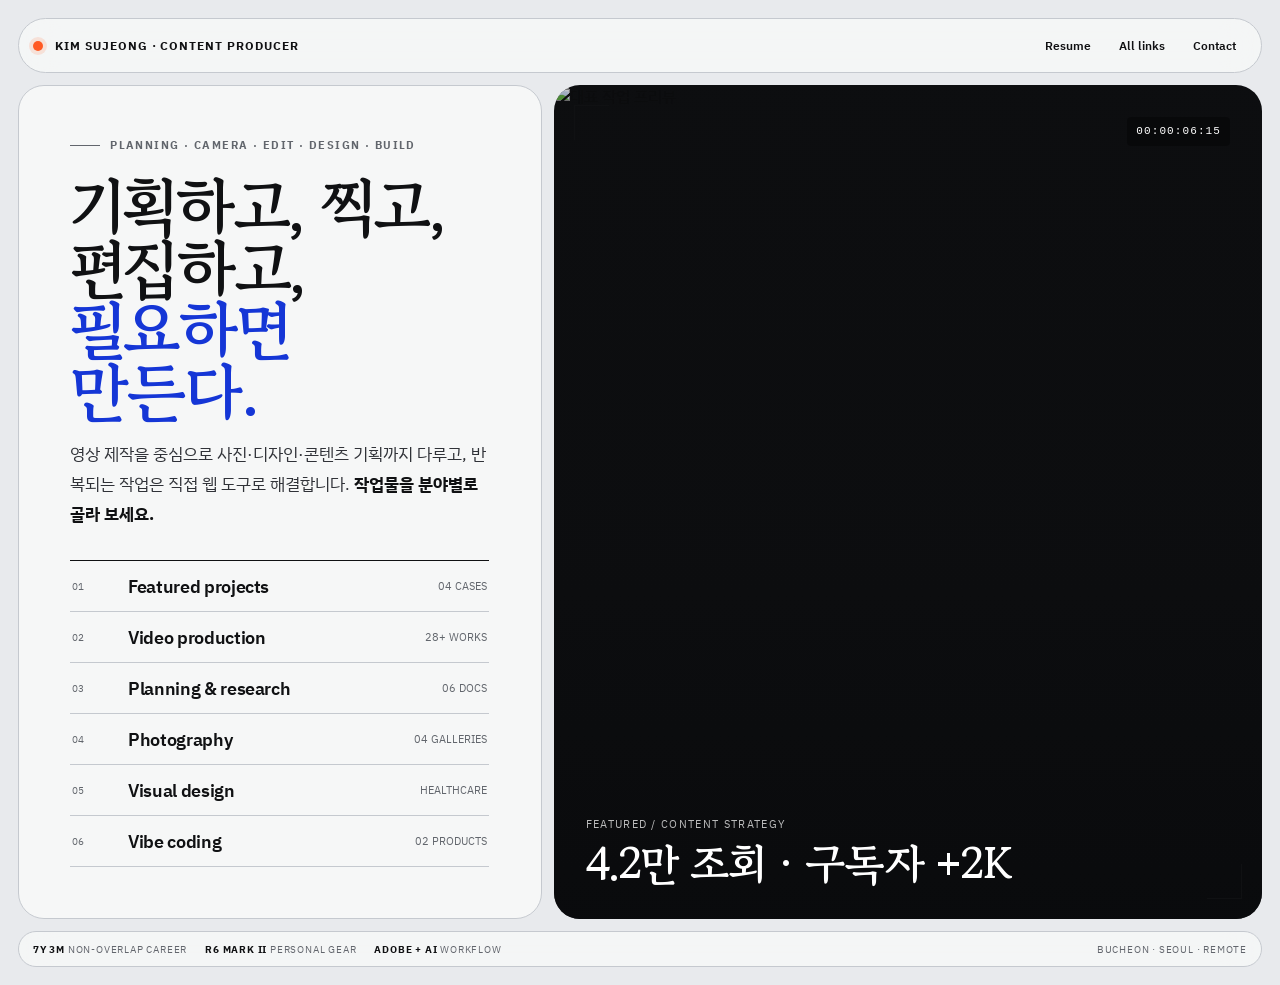
==== index.html @ ddfe22d0 "feat: add initial portfolio baseline" ====
<!doctype html><html lang="ko"><head><meta charset="utf-8"><meta name="viewport" content="width=device-width,initial-scale=1"><title>김수정 — Portfolio</title></head><body><script>Promise.all([1,2,3,4,5,6].map(n=>fetch(`/parts/p${n}.html`).then(r=>{if(!r.ok)throw new Error(r.status);return r.text()}))).then(parts=>{document.open();document.write(parts.join(''));document.close()}).catch(e=>{document.body.innerHTML='<pre style="padding:24px;font-family:system-ui">Portfolio load failed: '+e.message+'</pre>'})</script></body></html>
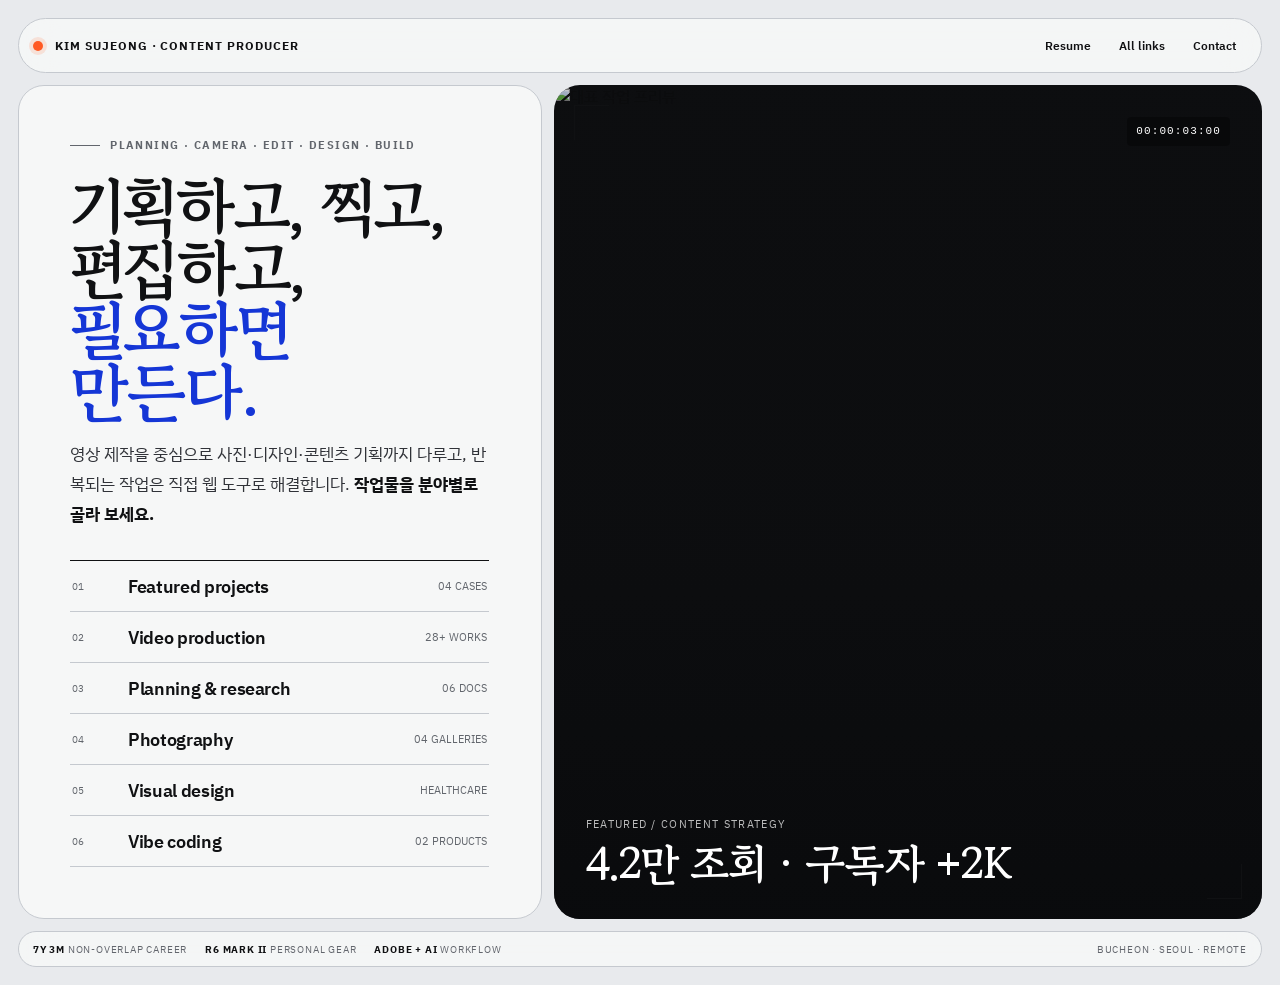
==== commit 69350b6d: "fix: support GitHub Pages project path" ====
--- a/index.html
+++ b/index.html
@@ -1 +1 @@
-<!doctype html><html lang="ko"><head><meta charset="utf-8"><meta name="viewport" content="width=device-width,initial-scale=1"><title>김수정 — Portfolio</title></head><body><script>Promise.all([1,2,3,4,5,6].map(n=>fetch(`/parts/p${n}.html`).then(r=>{if(!r.ok)throw new Error(r.status);return r.text()}))).then(parts=>{document.open();document.write(parts.join(''));document.close()}).catch(e=>{document.body.innerHTML='<pre style="padding:24px;font-family:system-ui">Portfolio load failed: '+e.message+'</pre>'})</script></body></html>+<!doctype html><html lang="ko"><head><meta charset="utf-8"><meta name="viewport" content="width=device-width,initial-scale=1"><title>김수정 — Portfolio</title></head><body><script>Promise.all([1,2,3,4,5,6].map(n=>fetch(`./parts/p${n}.html`).then(r=>{if(!r.ok)throw new Error(`${r.status} ${r.url}`);return r.text()}))).then(parts=>{document.open();document.write(parts.join(''));document.close()}).catch(e=>{document.body.innerHTML='<pre style="padding:24px;font-family:system-ui">Portfolio load failed: '+e.message+'</pre>'})</script></body></html>
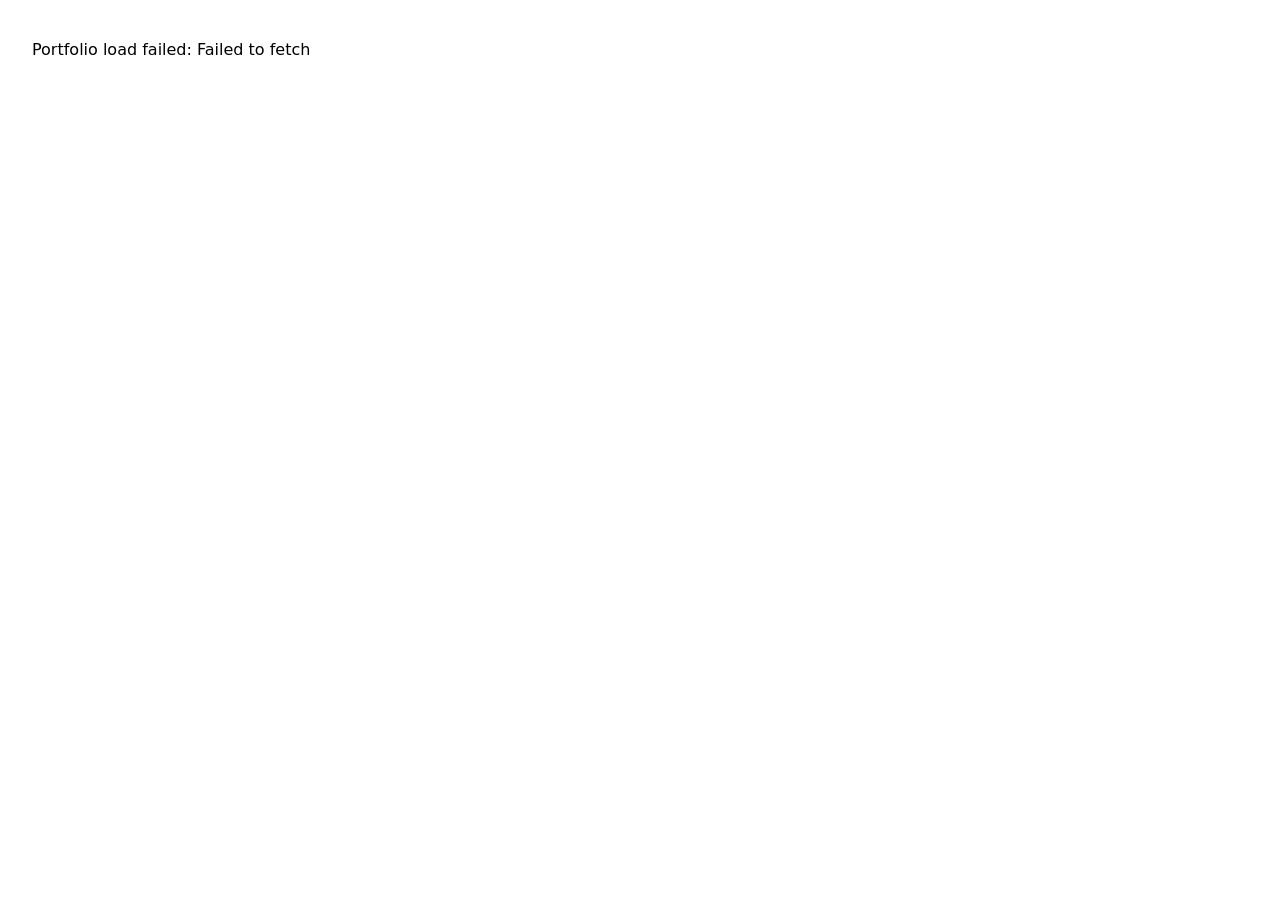
==== commit aba8c7c4: "fix: load portfolio parts from raw GitHub to avoid Pages path cache" ====
--- a/index.html
+++ b/index.html
@@ -1 +1 @@
-<!doctype html><html lang="ko"><head><meta charset="utf-8"><meta name="viewport" content="width=device-width,initial-scale=1"><title>김수정 — Portfolio</title></head><body><script>Promise.all([1,2,3,4,5,6].map(n=>fetch(`./parts/p${n}.html`).then(r=>{if(!r.ok)throw new Error(`${r.status} ${r.url}`);return r.text()}))).then(parts=>{document.open();document.write(parts.join(''));document.close()}).catch(e=>{document.body.innerHTML='<pre style="padding:24px;font-family:system-ui">Portfolio load failed: '+e.message+'</pre>'})</script></body></html>+<!doctype html><html lang="ko"><head><meta charset="utf-8"><meta name="viewport" content="width=device-width,initial-scale=1"><meta http-equiv="Cache-Control" content="no-cache, no-store, must-revalidate"><meta http-equiv="Pragma" content="no-cache"><meta http-equiv="Expires" content="0"><title>김수정 — Portfolio</title></head><body><script>const v='20260811-1851';const base='https://raw.githubusercontent.com/NAM5AN/portfolio/main/parts/';Promise.all([1,2,3,4,5,6].map(n=>fetch(base+`p${n}.html?v=${v}`,{cache:'no-store'}).then(r=>{if(!r.ok)throw new Error(`${r.status} ${r.url}`);return r.text()}))).then(parts=>{document.open();document.write(parts.join(''));document.close()}).catch(e=>{document.body.innerHTML='<pre style="padding:24px;font-family:system-ui;white-space:pre-wrap">Portfolio load failed: '+e.message+'</pre>'})</script></body></html>
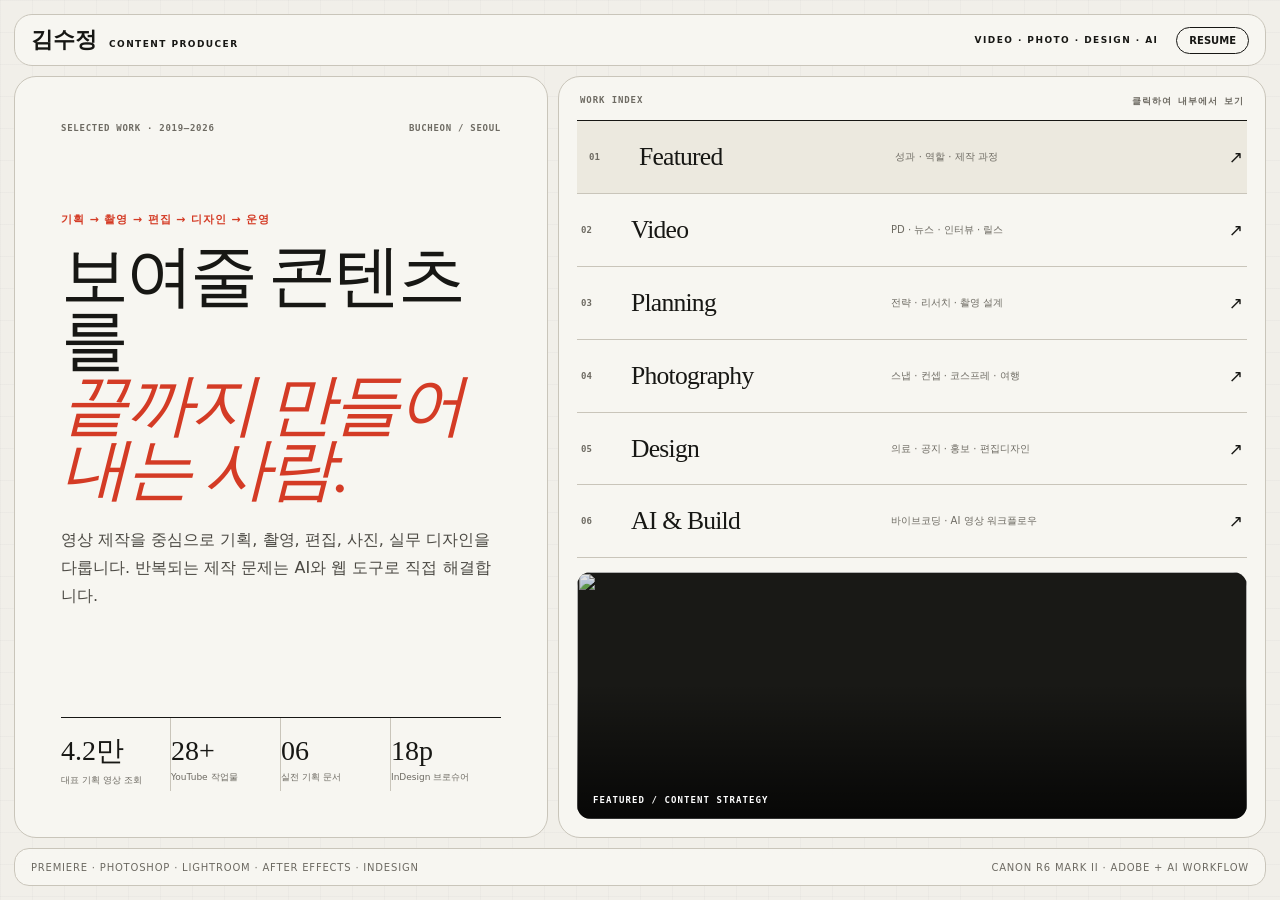
==== commit fd33c76f: "feat: move portfolio assets into internal viewers" ====
--- a/index.html
+++ b/index.html
@@ -1 +1,9 @@
-<!doctype html><html lang="ko"><head><meta charset="utf-8"><meta name="viewport" content="width=device-width,initial-scale=1"><meta http-equiv="Cache-Control" content="no-cache, no-store, must-revalidate"><meta http-equiv="Pragma" content="no-cache"><meta http-equiv="Expires" content="0"><title>김수정 — Portfolio</title></head><body><script>const v='20260811-1851';const base='https://raw.githubusercontent.com/NAM5AN/portfolio/main/parts/';Promise.all([1,2,3,4,5,6].map(n=>fetch(base+`p${n}.html?v=${v}`,{cache:'no-store'}).then(r=>{if(!r.ok)throw new Error(`${r.status} ${r.url}`);return r.text()}))).then(parts=>{document.open();document.write(parts.join(''));document.close()}).catch(e=>{document.body.innerHTML='<pre style="padding:24px;font-family:system-ui;white-space:pre-wrap">Portfolio load failed: '+e.message+'</pre>'})</script></body></html>+<!doctype html><html lang="ko"><head><meta charset="utf-8"><meta name="viewport" content="width=device-width,initial-scale=1,viewport-fit=cover"><meta name="theme-color" content="#f1efe9"><meta name="description" content="김수정 — 콘텐츠 기획, 영상 제작, 사진, 디자인, AI·바이브코딩 포트폴리오"><title>김수정 — Portfolio</title><link rel="icon" href="./assets/favicon.svg" type="image/svg+xml"><link rel="stylesheet" href="./site-v2.css"></head><body><a class="skip" href="#work-index">작업 목록으로 이동</a><div class="site"><header class="bar"><button class="wordmark" type="button" data-open="resumeModal"><span class="wordmark-name">김수정</span><span class="wordmark-role">CONTENT PRODUCER</span></button><div class="bar-right"><span class="availability">VIDEO · PHOTO · DESIGN · AI</span><button class="quiet-btn" type="button" data-open="resumeModal">RESUME</button></div></header><main class="home" id="work-index"><section class="hero-pane"><div class="hero-topline"><span>SELECTED WORK · 2019—2026</span><span>BUCHEON / SEOUL</span></div><div class="hero-copy"><p class="hero-kicker">기획 → 촬영 → 편집 → 디자인 → 운영</p><h1>보여줄 콘텐츠를<br><em>끝까지 만들어내는 사람.</em></h1><p class="hero-summary">영상 제작을 중심으로 기획, 촬영, 편집, 사진, 실무 디자인을 다룹니다. 반복되는 제작 문제는 AI와 웹 도구로 직접 해결합니다.</p></div><div class="hero-evidence"><button type="button" data-open="featuredModal"><strong>4.2만</strong><span>대표 기획 영상 조회</span></button><button type="button" data-open="videoModal"><strong>28+</strong><span>YouTube 작업물</span></button><button type="button" data-open="planningModal"><strong>06</strong><span>실전 기획 문서</span></button><button type="button" data-open="designModal"><strong>18p</strong><span>InDesign 브로슈어</span></button></div></section><section class="index-pane"><div class="index-heading"><span>WORK INDEX</span><span>클릭하여 내부에서 보기</span></div><div class="work-menu"><button class="work-row active" type="button" data-open="featuredModal" data-preview="featured"><span class="no">01</span><span class="work-title">Featured</span><span class="work-desc">성과 · 역할 · 제작 과정</span><span class="arrow">↗</span></button><button class="work-row" type="button" data-open="videoModal" data-preview="video"><span class="no">02</span><span class="work-title">Video</span><span class="work-desc">PD · 뉴스 · 인터뷰 · 릴스</span><span class="arrow">↗</span></button><button class="work-row" type="button" data-open="planningModal" data-preview="planning"><span class="no">03</span><span class="work-title">Planning</span><span class="work-desc">전략 · 리서치 · 촬영 설계</span><span class="arrow">↗</span></button><button class="work-row" type="button" data-open="photoModal" data-preview="photo"><span class="no">04</span><span class="work-title">Photography</span><span class="work-desc">스냅 · 컨셉 · 코스프레 · 여행</span><span class="arrow">↗</span></button><button class="work-row" type="button" data-open="designModal" data-preview="design"><span class="no">05</span><span class="work-title">Design</span><span class="work-desc">의료 · 공지 · 홍보 · 편집디자인</span><span class="arrow">↗</span></button><button class="work-row" type="button" data-open="buildModal" data-preview="build"><span class="no">06</span><span class="work-title">AI & Build</span><span class="work-desc">바이브코딩 · AI 영상 워크플로우</span><span class="arrow">↗</span></button></div><div class="index-preview"><img id="homePreview" src="https://i.ytimg.com/vi/jINNCqnUSL8/maxresdefault.jpg" alt=""><div class="preview-shade"></div><span id="previewCaption">FEATURED / CONTENT STRATEGY</span></div></section></main><footer class="foot"><span>Premiere · Photoshop · Lightroom · After Effects · InDesign</span><span>Canon R6 Mark II · Adobe + AI workflow</span></footer></div>
+<dialog class="section-modal" id="featuredModal"><div class="modal-shell"><header class="modal-head"><div><span class="modal-no">01</span><h2>Featured work</h2></div><button class="close" data-close>×</button></header><div class="modal-body"><p class="lead">역할과 결과, 제작 과정이 함께 확인되는 작업부터.</p><div class="featured-grid"><article class="feature-card feature-card--wide"><button class="feature-image" type="button" data-youtube="jINNCqnUSL8"><img src="https://i.ytimg.com/vi/jINNCqnUSL8/maxresdefault.jpg" alt="창업지원금 콘텐츠"><span class="play">PLAY</span></button><div class="feature-copy"><div class="meta">CONTENT STRATEGY · SHOOT · EDIT / 2025</div><h3>창업지원금 콘텐츠</h3><div class="metric">4.2만 조회 · 구독자 약 2천 증가</div><p>출연자의 창업·법학·현장 경험을 실전 멘토 포지션으로 정리하고, 정책 정보에서 실제 신청까지 이어지는 교육형 시리즈를 기획했습니다.</p><div class="actions"><button data-plan="startup">기획 과정 보기</button><button data-youtube="jINNCqnUSL8">영상 보기</button></div></div></article><article class="feature-card"><button class="feature-image" type="button" data-youtube="fY-a_4WTMnQ"><img src="https://i.ytimg.com/vi/fY-a_4WTMnQ/maxresdefault.jpg" alt="50억 자산가의 24시간"><span class="play">PLAY</span></button><div class="feature-copy"><div class="meta">REPURPOSING · PRODUCTION</div><h3>50억 자산가의 24시간</h3><div class="metric">2.5천 → 재편집 2만 → 연계 4.1만</div><p>하루 촬영분을 여러 채널에서 재사용하도록 시간대별 촬영 목적과 B-roll을 설계했습니다.</p><div class="actions"><button data-plan="routine">촬영 설계 보기</button><button data-youtube="fY-a_4WTMnQ">영상 보기</button></div></div></article><article class="feature-card"><button class="feature-image" type="button" data-youtube="QBUQtzn8RgY"><img src="https://i.ytimg.com/vi/QBUQtzn8RgY/maxresdefault.jpg" alt="NBN"><span class="play">PLAY</span></button><div class="feature-copy"><div class="meta">NEWSROOM SYSTEM / 2021—2023</div><h3>NBN 채널 포맷 재정립</h3><div class="metric">메인뉴스 · TTS · Shorts 템플릿</div><p>사수 없이 채널을 인수해 기사 작성, 자료 수집, 촬영, 편집과 뉴스 포맷·템플릿까지 재정립했습니다.</p><div class="actions"><button data-open="videoModal" data-video-tab="nbn">영상 아카이브</button></div></div></article><article class="feature-card"><button class="feature-image" type="button" data-youtube="TPrPnkTMmTo"><img src="https://i.ytimg.com/vi/TPrPnkTMmTo/maxresdefault.jpg" alt="소확행"><span class="play">PLAY</span></button><div class="feature-copy"><div class="meta">SHORT FILM · END-TO-END</div><h3>단편영화 〈소확행〉</h3><div class="metric">스토리보드 · 일촬표 · 촬영 · 후반</div><p>프리프로덕션부터 현장 촬영, 편집·색보정·오디오, 포스터까지 제작 과정 전체를 경험했습니다.</p><div class="actions"><button data-project="sohwak">제작 과정 보기</button><button data-youtube="TPrPnkTMmTo">영상 보기</button></div></div></article></div></div></div></dialog>
+<dialog class="section-modal" id="videoModal"><div class="modal-shell"><header class="modal-head"><div><span class="modal-no">02</span><h2>Video production</h2></div><button class="close" data-close>×</button></header><div class="modal-body"><div class="tabbar"><button class="tab active" data-tab="recent">최근 PD</button><button class="tab" data-tab="nbn">NBN · 뉴스</button><button class="tab" data-tab="school">대학 · 단편</button><button class="tab" data-tab="reels">카페 릴스 21</button></div><div id="videoPanels"></div></div></div></dialog>
+<dialog class="section-modal" id="planningModal"><div class="modal-shell"><header class="modal-head"><div><span class="modal-no">03</span><h2>Planning & research</h2></div><button class="close" data-close>×</button></header><div class="modal-body split-reader"><aside class="doc-index" id="planIndex"></aside><article class="doc-reader" id="planReader"></article></div></div></dialog>
+<dialog class="section-modal" id="photoModal"><div class="modal-shell"><header class="modal-head"><div><span class="modal-no">04</span><h2>Photography</h2></div><button class="close" data-close>×</button></header><div class="modal-body"><p class="lead">촬영 목적이 다른 사진을 네 개의 시리즈로 분리했습니다.</p><div class="photo-series" id="photoSeries"></div><div class="migration-note"><strong>16 ORIGINALS</strong><p>스냅 3 · 컨셉 5 · 코스프레 4 · 여행 4. 원본 파일의 카테고리와 보정 주체를 내부 인덱스에 보존했습니다. 사진 원본은 만료되지 않는 영구 웹 에셋으로 이전 중입니다.</p></div></div></div></dialog>
+<dialog class="section-modal" id="designModal"><div class="modal-shell"><header class="modal-head"><div><span class="modal-no">05</span><h2>Visual design</h2></div><button class="close" data-close>×</button></header><div class="modal-body"><div class="tabbar"><button class="tab active" data-design-tab="promo">시술 홍보 · 공지 7</button><button class="tab" data-design-tab="notice">진료 · 휴진 14</button><button class="tab" data-design-tab="brochure">가격 안내책자 18p</button></div><div id="designPanels"></div></div></div></dialog>
+<dialog class="section-modal" id="buildModal"><div class="modal-shell"><header class="modal-head"><div><span class="modal-no">06</span><h2>AI & Build</h2></div><button class="close" data-close>×</button></header><div class="modal-body"><p class="lead">콘텐츠 제작의 반복 문제를 도구와 워크플로우로 바꿉니다.</p><div class="build-list"><article class="build-case"><div class="build-mark">01</div><div><div class="meta">PRODUCT · SOLO BUILD</div><h3>체험단 매니저</h3><p>블로거 체험단 활동용 생산성 SaaS. 일정 관리, 릴스 콘티 생성, 네이버 댓글 생성, 뒷삭 이웃 찾기 등 콘텐츠 제작과 실적 관리 기능을 한 흐름으로 묶었습니다.</p><div class="build-flow"><span>기획</span><i>→</i><span>Vanilla JS</span><i>→</i><span>Supabase</span><i>→</i><span>OAuth</span><i>→</i><span>AI API</span><i>→</i><span>Vercel 운영</span></div><dl><div><dt>역할</dt><dd>기획 · 개발 · 배포 · 운영 1인 전담</dd></div><div><dt>연동</dt><dd>카카오/Google OAuth · OpenAI · Claude API</dd></div><div><dt>상태</dt><dd>도메인 배포 · 소수 실사용자 운영</dd></div></dl></div></article><article class="build-case"><div class="build-mark">02</div><div><div class="meta">INTERACTION · PHYSICS</div><h3>사이버 말랑이</h3><p>소프트바디 물리 엔진을 직접 구현한 슬라임 터치 게임. 40종 슬라임과 모듈 분리 구조를 구성했습니다.</p><div class="build-flow"><span>Vanilla JS</span><i>→</i><span>Soft-body</span><i>→</i><span>40 Slimes</span><i>→</i><span>Modular</span><i>→</i><span>Public test</span></div></div></article><article class="build-case"><div class="build-mark">03</div><div><div class="meta">AI VIDEO WORKFLOW</div><h3>캐릭터·공간 일관성 제작 워크플로우</h3><p>AI 영상 생성에서 컷마다 인물·공간이 달라지는 문제를 줄이기 위해 멀티컷을 싱글컷으로 분해하고 캐릭터 시트와 장소 레퍼런스 시트를 선행 제작합니다.</p><div class="workflow-steps"><span><b>1</b>장면 분해</span><span><b>2</b>캐릭터 시트</span><span><b>3</b>공간 시트</span><span><b>4</b>싱글컷 프롬프트</span><span><b>5</b>연속성 검수</span></div></div></article></div></div></div></dialog>
+<dialog class="section-modal" id="resumeModal"><div class="modal-shell"><header class="modal-head"><div><span class="modal-no">CV</span><h2>Resume</h2></div><button class="close" data-close>×</button></header><div class="modal-body resume-layout"><aside class="resume-aside"><h3>김수정</h3><p>Content Producer<br>Video · Photo · Design · AI</p><button class="copy-phone" id="copyPhone">010-9168-2854 복사</button><div class="skill-list"><span>Premiere ★★★</span><span>Photoshop ★★★</span><span>Lightroom ★★★</span><span>After Effects ★★</span><span>InDesign ★★</span><span>AI / Vibe Coding</span></div><div class="education"><small>EDUCATION</small><p>백석예술대학교 영상학부<br>백석대학교 평생교육원 디지털아트</p><small>CERTIFICATE</small><p>멀티미디어콘텐츠제작전문가<br>Adobe ACA · Premiere Pro</p><small>GEAR</small><p>Canon R6 Mark II<br>RF 24–105mm · Video tripod</p></div></aside><section class="career" id="careerList"></section></div></div></dialog>
+<dialog class="viewer" id="mediaViewer"><div class="viewer-top"><span id="viewerTitle">Preview</span><div><a id="youtubeLink" class="youtube-link" href="#" target="_blank" rel="noopener" hidden>YouTube ↗</a><button class="close viewer-close">×</button></div></div><div class="viewer-content" id="viewerContent"></div></dialog><dialog class="viewer detail-viewer" id="detailViewer"><div class="viewer-top"><span id="detailTitle">Detail</span><button class="close detail-close">×</button></div><div class="detail-content" id="detailContent"></div></dialog><script src="./site-v2.js"></script></body></html>
--- a/site-v2.css
+++ b/site-v2.css
@@ -0,0 +1 @@
+:root{--bg:#f1efe9;--paper:#f8f7f2;--ink:#171714;--muted:#6d6a62;--line:#c9c5ba;--accent:#d43b25;--shadow:0 28px 90px rgba(24,23,19,.2)}*{box-sizing:border-box}html,body{margin:0;min-height:100%;background:var(--bg);color:var(--ink);font-family:Inter,ui-sans-serif,system-ui,-apple-system,"Segoe UI",sans-serif}button,a{font:inherit;color:inherit}button{cursor:pointer}:focus-visible{outline:2px solid var(--accent);outline-offset:3px}.skip{position:fixed;left:16px;top:-80px;z-index:9999;background:#000;color:#fff;padding:10px 14px}.skip:focus{top:16px}body{min-height:100dvh;overflow:hidden;background-image:linear-gradient(rgba(23,23,20,.025) 1px,transparent 1px),linear-gradient(90deg,rgba(23,23,20,.025) 1px,transparent 1px);background-size:32px 32px}.site{height:100dvh;padding:14px;display:grid;grid-template-rows:52px 1fr 38px;gap:10px}.bar,.foot{border:1px solid var(--line);background:rgba(248,247,242,.9);backdrop-filter:blur(18px);display:flex;align-items:center;justify-content:space-between;padding:0 16px}.bar{border-radius:18px}.foot{border-radius:15px;font-size:10px;letter-spacing:.08em;text-transform:uppercase;color:var(--muted)}.wordmark{border:0;background:transparent;padding:0;display:flex;align-items:baseline;gap:12px}.wordmark-name{font-family:Georgia,"Times New Roman",serif;font-size:22px;font-weight:700}.wordmark-role,.availability{font-size:9px;letter-spacing:.16em;font-weight:700}.bar-right{display:flex;align-items:center;gap:18px}.quiet-btn{border:1px solid var(--ink);background:transparent;border-radius:999px;padding:7px 12px;font-size:10px;font-weight:700}.quiet-btn:hover{background:var(--ink);color:var(--paper)}.home{min-height:0;display:grid;grid-template-columns:minmax(360px,.86fr) minmax(520px,1.14fr);gap:10px}.hero-pane,.index-pane{border:1px solid var(--line);background:rgba(248,247,242,.95);border-radius:22px;min-height:0;overflow:hidden}.hero-pane{padding:clamp(24px,3.6vw,58px);display:flex;flex-direction:column}.hero-topline{display:flex;justify-content:space-between;font:700 9px ui-monospace,monospace;letter-spacing:.08em;color:var(--muted)}.hero-copy{margin:auto 0}.hero-kicker{font-size:11px;letter-spacing:.08em;font-weight:800;text-transform:uppercase;color:var(--accent);margin:0 0 18px}.hero-copy h1{font-family:Georgia,"Times New Roman",serif;font-size:clamp(44px,5.3vw,78px);line-height:.95;letter-spacing:-.05em;margin:0;font-weight:500}.hero-copy h1 em{font-style:italic;color:var(--accent)}.hero-summary{font-size:clamp(13px,1.25vw,17px);line-height:1.75;color:#4c4a44;max-width:620px;margin:24px 0 0}.hero-evidence{display:grid;grid-template-columns:repeat(4,1fr);border-top:1px solid var(--ink);margin-top:28px}.hero-evidence button{border:0;border-right:1px solid var(--line);background:transparent;text-align:left;padding:14px 10px 4px 0}.hero-evidence button:last-child{border-right:0}.hero-evidence strong{display:block;font-family:Georgia,serif;font-size:28px;font-weight:500}.hero-evidence span{display:block;font-size:9px;color:var(--muted);margin-top:4px}.index-pane{display:grid;grid-template-rows:auto 1fr 36%;padding:18px}.index-heading{display:flex;justify-content:space-between;font:700 9px ui-monospace,monospace;letter-spacing:.1em;color:var(--muted);padding:0 3px 12px}.work-menu{border-top:1px solid var(--ink);min-height:0}.work-row{width:100%;height:calc(100% / 6);min-height:48px;display:grid;grid-template-columns:38px minmax(160px,.8fr) 1fr 30px;align-items:center;gap:12px;border:0;border-bottom:1px solid var(--line);background:transparent;text-align:left;padding:0 4px;transition:.18s}.work-row:hover,.work-row.active{padding-left:12px;background:#ece9df}.work-row .no{font:600 9px ui-monospace,monospace;color:var(--muted)}.work-title{font-family:Georgia,serif;font-size:clamp(18px,2vw,27px);letter-spacing:-.03em}.work-desc{font-size:10px;color:var(--muted)}.arrow{justify-self:end;font-size:17px}.index-preview{position:relative;border-radius:14px;overflow:hidden;background:#191916;margin-top:14px}.index-preview img{width:100%;height:100%;object-fit:cover;display:block;filter:saturate(.7) contrast(1.08);opacity:.88;transition:.25s}.preview-shade{position:absolute;inset:0;background:linear-gradient(180deg,transparent 45%,rgba(0,0,0,.72))}.index-preview span{position:absolute;left:16px;bottom:14px;color:white;font:700 9px ui-monospace,monospace;letter-spacing:.12em}dialog{border:0;padding:0;background:transparent;color:var(--ink)}dialog::backdrop{background:rgba(18,18,16,.52);backdrop-filter:blur(10px)}.section-modal{width:min(1400px,calc(100vw - 28px));height:min(900px,calc(100dvh - 28px));border-radius:26px;background:var(--paper);box-shadow:var(--shadow);overflow:hidden}.modal-shell{height:100%;display:grid;grid-template-rows:76px 1fr}.modal-head{display:flex;align-items:center;justify-content:space-between;border-bottom:1px solid var(--line);padding:0 26px}.modal-head>div{display:flex;align-items:baseline;gap:18px}.modal-head h2{font-family:Georgia,serif;font-size:30px;letter-spacing:-.035em;margin:0;font-weight:500}.modal-no{font:700 10px ui-monospace,monospace;color:var(--accent)}.close{width:42px;height:42px;border:1px solid var(--line);border-radius:50%;background:transparent;font-size:22px;display:grid;place-items:center;line-height:1}.close:hover{background:var(--ink);color:var(--paper)}.modal-body{overflow:auto;padding:30px 32px 54px;overscroll-behavior:contain}.lead{font-family:Georgia,serif;font-size:clamp(26px,3.2vw,48px);line-height:1.08;letter-spacing:-.035em;margin:0 0 28px;max-width:850px}.featured-grid{display:grid;grid-template-columns:repeat(2,1fr);gap:16px}.feature-card{border:1px solid var(--line);border-radius:18px;overflow:hidden;background:#fff;display:grid;grid-template-rows:auto 1fr}.feature-card--wide{grid-column:span 2;grid-template-columns:1.15fr .85fr;grid-template-rows:1fr;min-height:330px}.feature-image{position:relative;border:0;padding:0;background:#111;overflow:hidden;min-height:220px}.feature-image img{width:100%;height:100%;object-fit:cover;display:block;filter:saturate(.85);transition:.35s}.feature-image:hover img{transform:scale(1.02)}.play{position:absolute;left:14px;bottom:14px;border:1px solid #ffffff99;background:#0009;color:#fff;border-radius:999px;padding:7px 10px;font:700 9px ui-monospace,monospace}.feature-copy{padding:22px 24px}.meta{font:700 9px ui-monospace,monospace;letter-spacing:.08em;color:var(--muted)}.feature-copy h3,.build-case h3{font-family:Georgia,serif;font-size:30px;letter-spacing:-.035em;margin:9px 0}.metric{font-size:13px;font-weight:800;color:var(--accent)}.feature-copy p,.build-case p{font-size:12px;line-height:1.75;color:#5b5952}.actions{display:flex;gap:7px;flex-wrap:wrap;margin-top:18px}.actions button{border:1px solid var(--ink);background:transparent;border-radius:999px;padding:8px 11px;font-size:10px;font-weight:800}.actions button:hover{background:var(--ink);color:#fff}.tabbar{display:flex;gap:6px;flex-wrap:wrap;border-bottom:1px solid var(--ink);padding-bottom:14px;margin-bottom:20px}.tab{border:1px solid var(--line);border-radius:999px;background:#fff;padding:8px 12px;font-size:10px;font-weight:700}.tab.active{background:var(--ink);border-color:var(--ink);color:#fff}.video-list{border-top:1px solid var(--ink)}.video-item{width:100%;display:grid;grid-template-columns:126px 1fr auto;gap:18px;align-items:center;border:0;border-bottom:1px solid var(--line);padding:11px 0;background:transparent;text-align:left}.video-thumb{aspect-ratio:16/9;overflow:hidden;border-radius:8px;background:#111}.video-thumb img{width:100%;height:100%;object-fit:cover}.video-copy strong{display:block;font-size:15px}.video-copy small{display:block;color:var(--muted);font-size:10px;margin-top:4px}.video-go{font:700 9px ui-monospace,monospace;color:var(--muted)}.reel-grid{display:grid;grid-template-columns:repeat(4,1fr);gap:10px}.reel-card{border:1px solid var(--line);border-radius:14px;background:#fff;padding:0;text-align:left;overflow:hidden}.reel-poster{aspect-ratio:9/12;background:linear-gradient(155deg,#292821,#141411);display:flex;align-items:flex-end;padding:14px;color:white;position:relative}.reel-poster::before{content:'REEL';position:absolute;top:12px;right:12px;font:700 9px ui-monospace,monospace;color:#ffffff73}.reel-poster strong{font-family:Georgia,serif;font-size:20px;line-height:1}.reel-card>span{display:block;padding:10px 12px;font-size:10px;color:var(--muted)}.split-reader{display:grid;grid-template-columns:320px 1fr;gap:22px;overflow:hidden;padding-bottom:30px}.doc-index,.doc-reader{overflow:auto;min-height:0}.doc-index{border-right:1px solid var(--line);padding-right:18px}.doc-button{width:100%;border:0;border-bottom:1px solid var(--line);background:transparent;text-align:left;padding:16px 8px}.doc-button.active{background:#ece9df}.doc-button small{font:700 8px ui-monospace,monospace;color:var(--accent)}.doc-button strong{display:block;font-family:Georgia,serif;font-size:19px;margin-top:5px}.doc-button span{display:block;font-size:10px;color:var(--muted);margin-top:4px}.doc-reader{padding:4px 8px 42px 4px;max-width:900px}.doc-reader .doc-type{font:700 9px ui-monospace,monospace;color:var(--accent);letter-spacing:.1em}.doc-reader h3{font-family:Georgia,serif;font-size:clamp(30px,4vw,54px);letter-spacing:-.04em;line-height:1.03;margin:10px 0 14px}.doc-reader .doc-summary{font-size:15px;line-height:1.8;color:#46443f;max-width:760px}.doc-section{border-top:1px solid var(--line);padding:18px 0}.doc-section h4{font-size:12px;margin:0 0 10px;text-transform:uppercase;letter-spacing:.08em}.doc-section li{font-size:12px;line-height:1.8;color:#5d5a53;margin:4px 0}.doc-callout{border-left:3px solid var(--accent);padding:12px 16px;background:#eeeae0;font-size:12px;line-height:1.7;margin:20px 0}.photo-series{display:grid;grid-template-columns:repeat(4,1fr);gap:12px}.photo-series-card{border:1px solid var(--line);border-radius:16px;overflow:hidden;background:#fff}.photo-series-visual{aspect-ratio:4/5;padding:16px;display:flex;flex-direction:column;justify-content:space-between;background:linear-gradient(150deg,#24241f,#777268)}.photo-series-card:nth-child(2) .photo-series-visual{background:linear-gradient(150deg,#5b2b24,#b67f68)}.photo-series-card:nth-child(3) .photo-series-visual{background:linear-gradient(150deg,#25253d,#69658a)}.photo-series-card:nth-child(4) .photo-series-visual{background:linear-gradient(150deg,#24424c,#a1aaa1)}.photo-series-visual small{font:700 9px ui-monospace,monospace;color:#ffffff99}.photo-series-visual h3{font-family:Georgia,serif;font-size:34px;color:#fff;margin:0}.photo-files{padding:14px}.photo-files span{display:block;font-size:9px;color:var(--muted);white-space:nowrap;overflow:hidden;text-overflow:ellipsis;padding:3px 0}.photo-files em{font-size:8px;color:var(--accent);font-style:normal}.migration-note{border-top:1px solid var(--ink);margin-top:26px;padding-top:16px;display:grid;grid-template-columns:200px 1fr;gap:20px}.migration-note strong{font:700 9px ui-monospace,monospace;color:var(--accent)}.migration-note p{font-size:11px;line-height:1.7;color:var(--muted);margin:0;max-width:760px}.design-grid{display:grid;grid-template-columns:repeat(4,1fr);gap:10px}.design-card{border:0;background:#ddd;border-radius:12px;overflow:hidden;padding:0;position:relative;aspect-ratio:4/5}.design-card img{width:100%;height:100%;object-fit:cover;display:block;transition:.3s}.design-card:hover img{transform:scale(1.025)}.design-card span{position:absolute;left:8px;bottom:8px;background:#f8f7f2f0;border-radius:5px;padding:5px 7px;font-size:8px;font-weight:800;max-width:calc(100% - 16px);white-space:nowrap;overflow:hidden;text-overflow:ellipsis}.embedded-doc{display:grid;grid-template-columns:280px 1fr;gap:16px;height:min(720px,calc(100dvh - 190px))}.embedded-doc-note{border:1px solid var(--line);background:#fff;border-radius:14px;padding:22px;align-self:start}.embedded-doc-note span{font:700 9px ui-monospace,monospace;color:var(--accent)}.embedded-doc-note h3{font-family:Georgia,serif;font-size:27px;line-height:1.08;margin:10px 0}.embedded-doc-note p{font-size:11px;line-height:1.75;color:var(--muted)}.embedded-doc iframe{width:100%;height:100%;border:1px solid var(--line);border-radius:14px;background:#ddd}.build-list{display:grid;gap:12px}.build-case{border-top:1px solid var(--ink);display:grid;grid-template-columns:90px 1fr;gap:22px;padding:20px 0}.build-mark{font-family:Georgia,serif;font-size:58px;color:#c5c0b5}.build-case>div:last-child{max-width:900px}.build-flow,.workflow-steps{display:flex;align-items:center;flex-wrap:wrap;gap:7px;margin:18px 0}.build-flow span,.workflow-steps span{border:1px solid var(--line);background:#fff;border-radius:999px;padding:7px 10px;font-size:9px;font-weight:700}.build-flow i{font-style:normal;color:var(--muted)}.build-case dl{display:grid;grid-template-columns:repeat(3,1fr);gap:8px}.build-case dl div{border:1px solid var(--line);background:#fff;border-radius:10px;padding:10px}.build-case dt{font:700 8px ui-monospace,monospace;color:var(--muted)}.build-case dd{margin:5px 0 0;font-size:10px;line-height:1.55}.workflow-steps span{border-radius:9px}.workflow-steps b{display:inline-grid;place-items:center;width:20px;height:20px;background:var(--ink);color:#fff;border-radius:50%;margin-right:6px;font-size:8px}.resume-layout{display:grid;grid-template-columns:300px 1fr;gap:28px}.resume-aside{position:sticky;top:0;align-self:start;border:1px solid var(--line);background:#fff;border-radius:16px;padding:22px}.resume-aside h3{font-family:Georgia,serif;font-size:38px;margin:0 0 5px}.resume-aside>p{font-size:11px;line-height:1.6;color:var(--muted)}.copy-phone{border:1px solid var(--ink);background:var(--ink);color:white;border-radius:999px;padding:8px 11px;font-size:10px;font-weight:700;margin:10px 0 16px}.skill-list{display:flex;flex-wrap:wrap;gap:5px}.skill-list span{border:1px solid var(--line);border-radius:999px;padding:5px 7px;font-size:8px}.education{border-top:1px solid var(--line);margin-top:18px;padding-top:15px}.education small{font:700 8px ui-monospace,monospace;color:var(--accent)}.education p{font-size:10px;line-height:1.65;color:#555;margin:5px 0 14px}.career{border-top:1px solid var(--ink)}.career-row{display:grid;grid-template-columns:120px 1fr;gap:18px;border-bottom:1px solid var(--line);padding:16px 0}.career-row time{font:600 9px ui-monospace,monospace;color:var(--muted)}.career-row h3{font-size:16px;margin:0}.career-row .role{font-size:10px;color:var(--accent);font-weight:800;margin:3px 0}.career-row p{font-size:10px;line-height:1.7;color:var(--muted);margin:4px 0}.viewer{width:min(1100px,calc(100vw - 28px));height:min(760px,calc(100dvh - 28px));background:#151511;border-radius:22px;box-shadow:var(--shadow);overflow:hidden}.viewer::backdrop{background:#000b;backdrop-filter:blur(10px)}.viewer-top{height:58px;display:flex;align-items:center;justify-content:space-between;padding:0 16px;color:#fff;border-bottom:1px solid #383832;font:700 10px ui-monospace,monospace;letter-spacing:.08em}.viewer-top>div{display:flex;align-items:center;gap:8px}.viewer .close{color:#fff;border-color:#56564e}.youtube-link{border:1px solid #56564e;border-radius:999px;padding:7px 10px;text-decoration:none;font-size:9px}.viewer-content{height:calc(100% - 58px);display:grid;place-items:center;background:#0d0d0b}.viewer-content iframe{width:100%;height:100%;border:0}.viewer-content img{max-width:100%;max-height:100%;object-fit:contain}.detail-viewer{background:var(--paper);color:var(--ink)}.detail-viewer .viewer-top{color:var(--ink);border-color:var(--line)}.detail-viewer .close{color:var(--ink);border-color:var(--line)}.detail-content{height:calc(100% - 58px);overflow:auto;padding:34px;max-width:900px;margin:auto}.detail-content h2{font-family:Georgia,serif;font-size:42px;letter-spacing:-.04em}.detail-content h3{font-size:13px;margin-top:28px}.detail-content p,.detail-content li{font-size:12px;line-height:1.8;color:#55524b}.project-tabs button{border:1px solid var(--line);background:#fff;border-radius:999px;padding:7px 10px;font-size:9px}@media(max-width:980px){body{overflow:auto}.site{height:auto;min-height:100dvh;grid-template-rows:52px auto 38px}.home{grid-template-columns:1fr}.hero-pane{min-height:600px}.index-pane{min-height:650px}.availability{display:none}.featured-grid{grid-template-columns:1fr}.feature-card--wide{grid-column:auto;grid-template-columns:1fr}.reel-grid,.design-grid{grid-template-columns:repeat(3,1fr)}.photo-series{grid-template-columns:repeat(2,1fr)}.split-reader{grid-template-columns:260px 1fr}.resume-layout{grid-template-columns:240px 1fr}}@media(max-width:680px){.site{padding:7px;gap:7px}.bar{padding:0 12px}.wordmark-role{display:none}.foot{padding:0 10px;white-space:nowrap;overflow:hidden}.foot span:last-child{display:none}.hero-pane{min-height:510px;padding:24px 19px}.hero-topline span:last-child{display:none}.hero-copy h1{font-size:49px}.hero-summary{font-size:13px}.hero-evidence{grid-template-columns:repeat(2,1fr)}.index-pane{min-height:580px;padding:12px;grid-template-rows:auto 1fr}.index-preview{display:none}.work-row{grid-template-columns:30px 1fr 22px}.work-desc{display:none}.work-title{font-size:24px}.section-modal{width:100vw;height:100dvh;border-radius:0}.modal-shell{grid-template-rows:64px 1fr}.modal-head{padding:0 15px}.modal-head h2{font-size:24px}.modal-body{padding:20px 16px 44px}.lead{font-size:30px}.featured-grid{gap:10px}.feature-copy{padding:18px}.video-item{grid-template-columns:92px 1fr}.video-go{display:none}.reel-grid,.design-grid{grid-template-columns:repeat(2,1fr)}.split-reader{display:block;overflow:auto}.doc-index{display:flex;overflow-x:auto;border-right:0;border-bottom:1px solid var(--line);padding:0 0 8px;margin-bottom:16px}.doc-button{min-width:210px;border:1px solid var(--line);margin-right:7px;border-radius:10px;padding:11px}.doc-reader{overflow:visible}.photo-series{grid-template-columns:1fr 1fr;gap:7px}.migration-note{grid-template-columns:1fr}.embedded-doc{grid-template-columns:1fr;height:auto}.embedded-doc iframe{height:70dvh}.build-case{grid-template-columns:52px 1fr}.build-mark{font-size:38px}.build-case dl{grid-template-columns:1fr}.resume-layout{grid-template-columns:1fr}.resume-aside{position:static}.career-row{grid-template-columns:88px 1fr}.viewer{width:100vw;height:100dvh;border-radius:0}.detail-content{padding:22px}}@media(prefers-reduced-motion:reduce){*{transition:none!important;scroll-behavior:auto!important}}
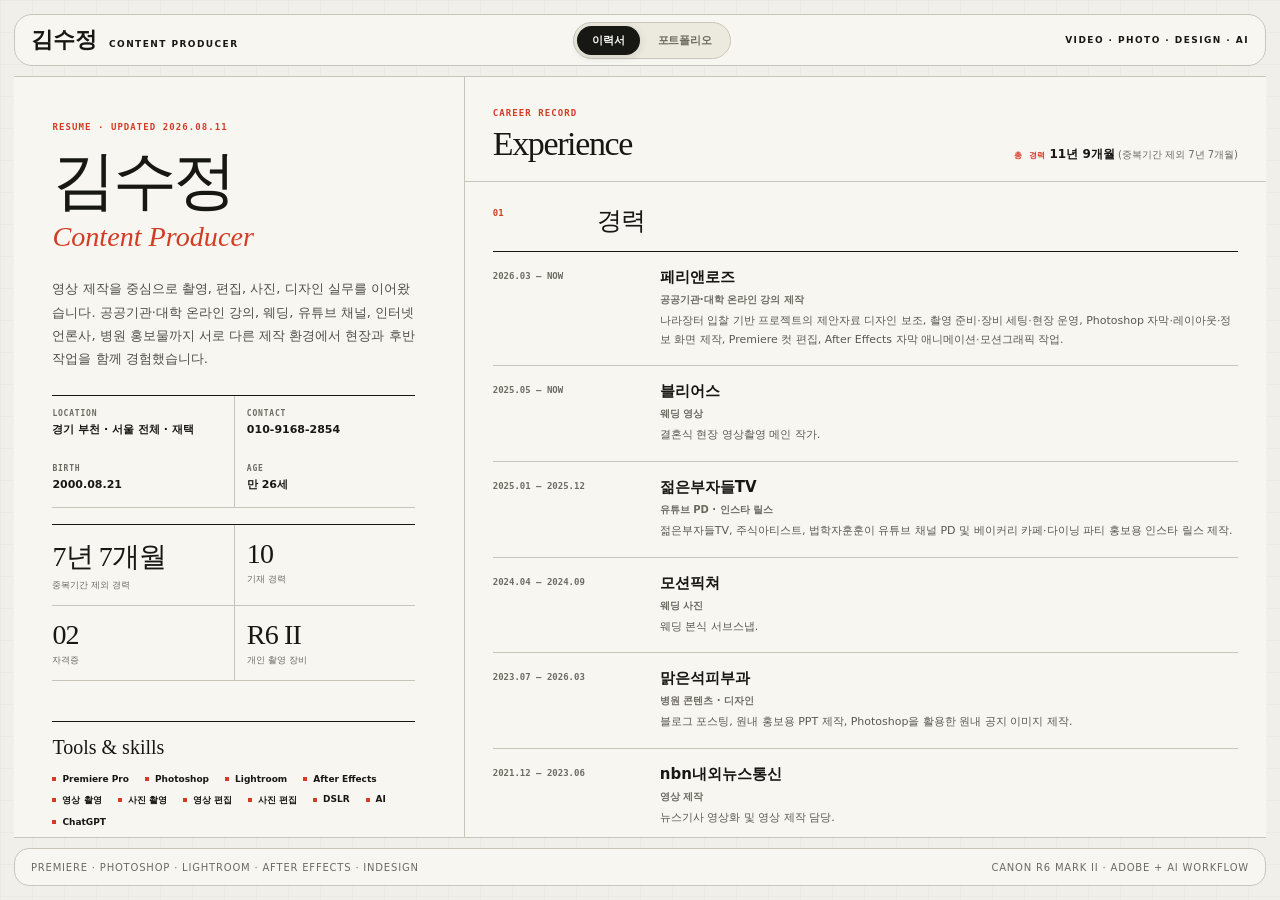
==== commit 9fcf29b9: "feat: refine resume and reel playback" ====
--- a/index.html
+++ b/index.html
@@ -6,4 +6,4 @@
 <dialog class="section-modal" id="designModal"><div class="modal-shell"><header class="modal-head"><div><span class="modal-no">05</span><h2>Visual design</h2></div><button class="close" data-close>×</button></header><div class="modal-body"><div class="tabbar"><button class="tab active" data-design-tab="promo">시술 홍보 · 공지 7</button><button class="tab" data-design-tab="notice">진료 · 휴진 14</button><button class="tab" data-design-tab="brochure">가격 안내책자 18p</button></div><div id="designPanels"></div></div></div></dialog>
 <dialog class="section-modal" id="buildModal"><div class="modal-shell"><header class="modal-head"><div><span class="modal-no">06</span><h2>AI & Build</h2></div><button class="close" data-close>×</button></header><div class="modal-body"><p class="lead">콘텐츠 제작의 반복 문제를 도구와 워크플로우로 바꿉니다.</p><div class="build-list"><article class="build-case"><div class="build-mark">01</div><div><div class="meta">PRODUCT · SOLO BUILD</div><h3>체험단 매니저</h3><p>블로거 체험단 활동용 생산성 SaaS. 일정 관리, 릴스 콘티 생성, 네이버 댓글 생성, 뒷삭 이웃 찾기 등 콘텐츠 제작과 실적 관리 기능을 한 흐름으로 묶었습니다.</p><div class="build-flow"><span>기획</span><i>→</i><span>Vanilla JS</span><i>→</i><span>Supabase</span><i>→</i><span>OAuth</span><i>→</i><span>AI API</span><i>→</i><span>Vercel 운영</span></div><dl><div><dt>역할</dt><dd>기획 · 개발 · 배포 · 운영 1인 전담</dd></div><div><dt>연동</dt><dd>카카오/Google OAuth · OpenAI · Claude API</dd></div><div><dt>상태</dt><dd>도메인 배포 · 소수 실사용자 운영</dd></div></dl></div></article><article class="build-case"><div class="build-mark">02</div><div><div class="meta">INTERACTION · PHYSICS</div><h3>사이버 말랑이</h3><p>소프트바디 물리 엔진을 직접 구현한 슬라임 터치 게임. 40종 슬라임과 모듈 분리 구조를 구성했습니다.</p><div class="build-flow"><span>Vanilla JS</span><i>→</i><span>Soft-body</span><i>→</i><span>40 Slimes</span><i>→</i><span>Modular</span><i>→</i><span>Public test</span></div></div></article><article class="build-case"><div class="build-mark">03</div><div><div class="meta">AI VIDEO WORKFLOW</div><h3>캐릭터·공간 일관성 제작 워크플로우</h3><p>AI 영상 생성에서 컷마다 인물·공간이 달라지는 문제를 줄이기 위해 멀티컷을 싱글컷으로 분해하고 캐릭터 시트와 장소 레퍼런스 시트를 선행 제작합니다.</p><div class="workflow-steps"><span><b>1</b>장면 분해</span><span><b>2</b>캐릭터 시트</span><span><b>3</b>공간 시트</span><span><b>4</b>싱글컷 프롬프트</span><span><b>5</b>연속성 검수</span></div></div></article></div></div></div></dialog>
 <dialog class="section-modal" id="resumeModal"><div class="modal-shell"><header class="modal-head"><div><span class="modal-no">CV</span><h2>Resume</h2></div><button class="close" data-close>×</button></header><div class="modal-body resume-layout"><aside class="resume-aside"><h3>김수정</h3><p>Content Producer<br>Video · Photo · Design · AI</p><button class="copy-phone" id="copyPhone">010-9168-2854 복사</button><div class="skill-list"><span>Premiere ★★★</span><span>Photoshop ★★★</span><span>Lightroom ★★★</span><span>After Effects ★★</span><span>InDesign ★★</span><span>AI / Vibe Coding</span></div><div class="education"><small>EDUCATION</small><p>백석예술대학교 영상학부<br>백석대학교 평생교육원 디지털아트</p><small>CERTIFICATE</small><p>멀티미디어콘텐츠제작전문가<br>Adobe ACA · Premiere Pro</p><small>GEAR</small><p>Canon R6 Mark II<br>RF 24–105mm · Video tripod</p></div></aside><section class="career" id="careerList"></section></div></div></dialog>
-<dialog class="viewer" id="mediaViewer"><div class="viewer-top"><span id="viewerTitle">Preview</span><div><a id="youtubeLink" class="youtube-link" href="#" target="_blank" rel="noopener" hidden>YouTube ↗</a><button class="close viewer-close">×</button></div></div><div class="viewer-content" id="viewerContent"></div></dialog><dialog class="viewer detail-viewer" id="detailViewer"><div class="viewer-top"><span id="detailTitle">Detail</span><button class="close detail-close">×</button></div><div class="detail-content" id="detailContent"></div></dialog><script src="./site-v2.js"></script></body></html>+<dialog class="viewer" id="mediaViewer"><div class="viewer-top"><span id="viewerTitle">Preview</span><div><a id="youtubeLink" class="youtube-link" href="#" target="_blank" rel="noopener" hidden>YouTube ↗</a><button class="close viewer-close">×</button></div></div><div class="viewer-content" id="viewerContent"></div></dialog><dialog class="viewer detail-viewer" id="detailViewer"><div class="viewer-top"><span id="detailTitle">Detail</span><button class="close detail-close">×</button></div><div class="detail-content" id="detailContent"></div></dialog><script src="./site-v2.js?v=20260811j"></script></body></html>
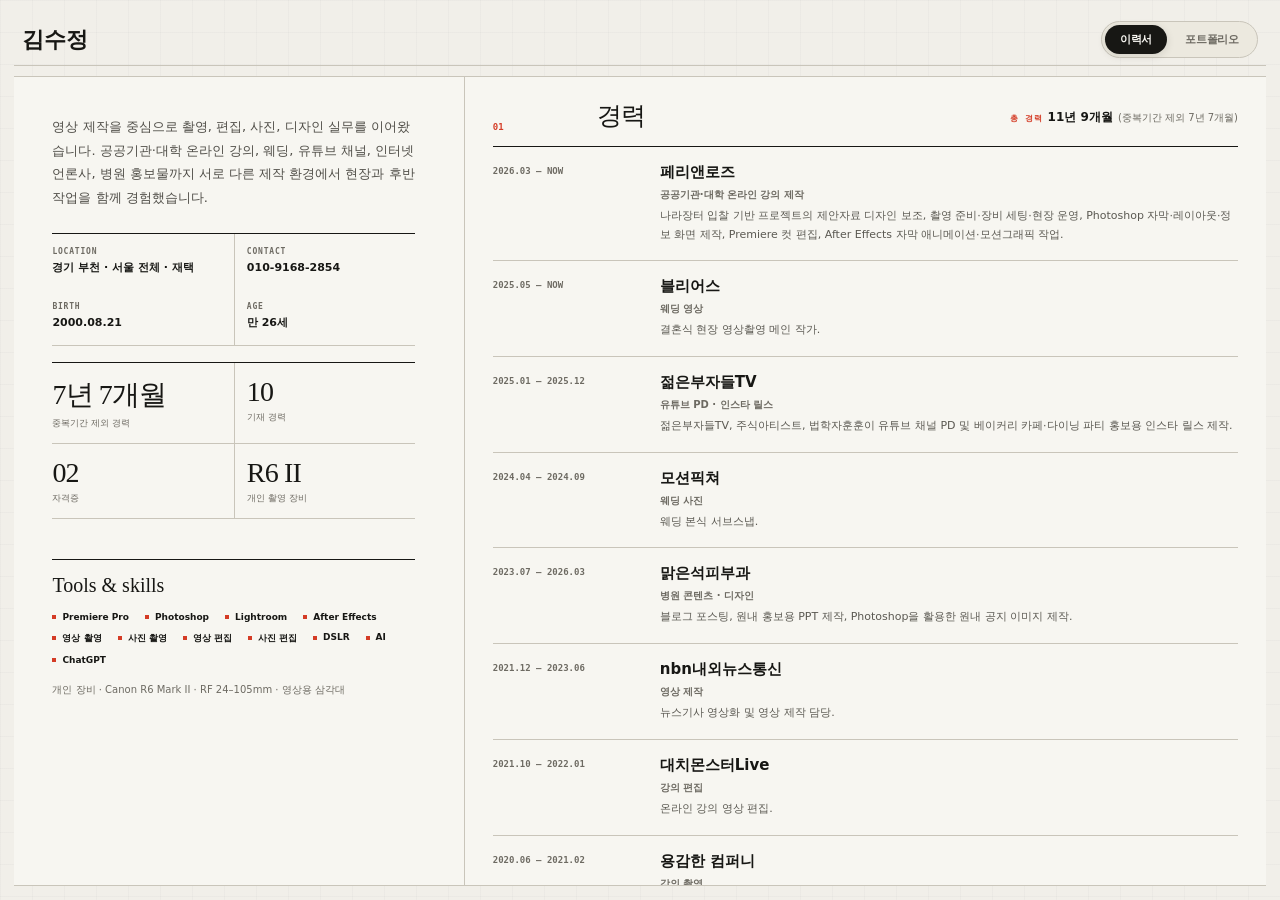
==== commit d5a0fc62: "refactor: replace legacy home DOM with current static shell" ====
--- a/index.html
+++ b/index.html
@@ -1,9 +1,138 @@
-<!doctype html><html lang="ko"><head><meta charset="utf-8"><meta name="viewport" content="width=device-width,initial-scale=1,viewport-fit=cover"><meta name="theme-color" content="#f1efe9"><meta name="description" content="김수정 — 콘텐츠 기획, 영상 제작, 사진, 디자인, AI·바이브코딩 포트폴리오"><title>김수정 — Portfolio</title><link rel="icon" href="./assets/favicon.svg" type="image/svg+xml"><link rel="stylesheet" href="./site-v2.css"></head><body><a class="skip" href="#work-index">작업 목록으로 이동</a><div class="site"><header class="bar"><button class="wordmark" type="button" data-open="resumeModal"><span class="wordmark-name">김수정</span><span class="wordmark-role">CONTENT PRODUCER</span></button><div class="bar-right"><span class="availability">VIDEO · PHOTO · DESIGN · AI</span><button class="quiet-btn" type="button" data-open="resumeModal">RESUME</button></div></header><main class="home" id="work-index"><section class="hero-pane"><div class="hero-topline"><span>SELECTED WORK · 2019—2026</span><span>BUCHEON / SEOUL</span></div><div class="hero-copy"><p class="hero-kicker">기획 → 촬영 → 편집 → 디자인 → 운영</p><h1>보여줄 콘텐츠를<br><em>끝까지 만들어내는 사람.</em></h1><p class="hero-summary">영상 제작을 중심으로 기획, 촬영, 편집, 사진, 실무 디자인을 다룹니다. 반복되는 제작 문제는 AI와 웹 도구로 직접 해결합니다.</p></div><div class="hero-evidence"><button type="button" data-open="featuredModal"><strong>4.2만</strong><span>대표 기획 영상 조회</span></button><button type="button" data-open="videoModal"><strong>28+</strong><span>YouTube 작업물</span></button><button type="button" data-open="planningModal"><strong>06</strong><span>실전 기획 문서</span></button><button type="button" data-open="designModal"><strong>18p</strong><span>InDesign 브로슈어</span></button></div></section><section class="index-pane"><div class="index-heading"><span>WORK INDEX</span><span>클릭하여 내부에서 보기</span></div><div class="work-menu"><button class="work-row active" type="button" data-open="featuredModal" data-preview="featured"><span class="no">01</span><span class="work-title">Featured</span><span class="work-desc">성과 · 역할 · 제작 과정</span><span class="arrow">↗</span></button><button class="work-row" type="button" data-open="videoModal" data-preview="video"><span class="no">02</span><span class="work-title">Video</span><span class="work-desc">PD · 뉴스 · 인터뷰 · 릴스</span><span class="arrow">↗</span></button><button class="work-row" type="button" data-open="planningModal" data-preview="planning"><span class="no">03</span><span class="work-title">Planning</span><span class="work-desc">전략 · 리서치 · 촬영 설계</span><span class="arrow">↗</span></button><button class="work-row" type="button" data-open="photoModal" data-preview="photo"><span class="no">04</span><span class="work-title">Photography</span><span class="work-desc">스냅 · 컨셉 · 코스프레 · 여행</span><span class="arrow">↗</span></button><button class="work-row" type="button" data-open="designModal" data-preview="design"><span class="no">05</span><span class="work-title">Design</span><span class="work-desc">의료 · 공지 · 홍보 · 편집디자인</span><span class="arrow">↗</span></button><button class="work-row" type="button" data-open="buildModal" data-preview="build"><span class="no">06</span><span class="work-title">AI & Build</span><span class="work-desc">바이브코딩 · AI 영상 워크플로우</span><span class="arrow">↗</span></button></div><div class="index-preview"><img id="homePreview" src="https://i.ytimg.com/vi/jINNCqnUSL8/maxresdefault.jpg" alt=""><div class="preview-shade"></div><span id="previewCaption">FEATURED / CONTENT STRATEGY</span></div></section></main><footer class="foot"><span>Premiere · Photoshop · Lightroom · After Effects · InDesign</span><span>Canon R6 Mark II · Adobe + AI workflow</span></footer></div>
+<!doctype html>
+<html lang="ko">
+<head>
+  <meta charset="utf-8">
+  <meta name="viewport" content="width=device-width,initial-scale=1,viewport-fit=cover">
+  <meta name="theme-color" content="#f1efe9">
+  <meta name="description" content="김수정 — 콘텐츠 기획, 영상 제작, 사진, 디자인, AI·바이브코딩 포트폴리오">
+  <title>김수정 — Portfolio</title>
+  <link rel="icon" href="./assets/favicon.svg" type="image/svg+xml">
+  <link rel="stylesheet" href="./site-v2.css?v=20260811u">
+  <link rel="stylesheet" href="./mode-tabs.css?v=20260811u">
+  <link rel="stylesheet" href="./layout-cleanup.css?v=20260811u">
+</head>
+<body data-view="resume">
+<script>
+  try{
+    const saved=JSON.parse(sessionStorage.getItem('ks-portfolio-view-state-v1')||'null');
+    if(saved)document.body.dataset.view=saved.sectionModal?'portfolio':(saved.mode==='portfolio'?'portfolio':'resume');
+  }catch{}
+</script>
+<a class="skip" href="#work-index">작업 목록으로 이동</a>
+<div class="site">
+  <header class="bar">
+    <button class="wordmark" type="button" aria-label="이력서로 이동"><span class="wordmark-name">김수정</span></button>
+    <div class="bar-right">
+      <nav class="mode-tabs" aria-label="보기 모드">
+        <button class="mode-tab is-active" type="button" data-mode="resume" aria-pressed="true">이력서</button>
+        <button class="mode-tab" type="button" data-mode="portfolio" aria-pressed="false">포트폴리오</button>
+      </nav>
+    </div>
+  </header>
+
+  <main class="resume-home" id="resumeView">
+    <section class="resume-profile" aria-label="이력서 요약" tabindex="0">
+      <div>
+        <p class="resume-intro">영상 제작을 중심으로 촬영, 편집, 사진, 디자인 실무를 이어왔습니다. 공공기관·대학 온라인 강의, 웨딩, 유튜브 채널, 인터넷 언론사, 병원 홍보물까지 서로 다른 제작 환경에서 현장과 후반작업을 함께 경험했습니다.</p>
+        <div class="resume-contact">
+          <div><small>LOCATION</small><strong>경기 부천 · 서울 전체 · 재택</strong></div>
+          <div><small>CONTACT</small><strong>010-9168-2854</strong></div>
+          <div><small>BIRTH</small><strong>2000.08.21</strong></div>
+          <div><small>AGE</small><strong id="resumeAge">만 25세</strong></div>
+        </div>
+        <div class="resume-stats">
+          <div class="resume-stat"><strong id="resumeNetCareer">-</strong><span>중복기간 제외 경력</span></div>
+          <div class="resume-stat"><strong id="resumeCareerCount">-</strong><span>기재 경력</span></div>
+          <div class="resume-stat"><strong>02</strong><span>자격증</span></div>
+          <div class="resume-stat"><strong>R6 II</strong><span>개인 촬영 장비</span></div>
+        </div>
+      </div>
+      <div class="resume-profile-bottom">
+        <div class="resume-skills">
+          <h3>Tools &amp; skills</h3>
+          <div class="skill-cloud"><span>Premiere Pro</span><span>Photoshop</span><span>Lightroom</span><span>After Effects</span><span>영상 촬영</span><span>사진 촬영</span><span>영상 편집</span><span>사진 편집</span><span>DSLR</span><span>AI</span><span>ChatGPT</span></div>
+          <p class="resume-gear">개인 장비 · Canon R6 Mark II · RF 24–105mm · 영상용 삼각대</p>
+        </div>
+      </div>
+    </section>
+
+    <section class="resume-career" aria-label="이력서 상세">
+      <div class="resume-scroll">
+        <section class="resume-section">
+          <div class="resume-section-title career-heading-row"><span>01</span><h3>경력</h3><p class="career-total" id="careerTotal" aria-live="polite"></p></div>
+          <div class="career-list">
+            <article class="career-row"><div class="career-date">2026.03 — NOW</div><div class="career-main"><h4>페리앤로즈</h4><p class="career-role">공공기관·대학 온라인 강의 제작</p><p>나라장터 입찰 기반 프로젝트의 제안자료 디자인 보조, 촬영 준비·장비 세팅·현장 운영, Photoshop 자막·레이아웃·정보 화면 제작, Premiere 컷 편집, After Effects 자막 애니메이션·모션그래픽 작업.</p></div></article>
+            <article class="career-row"><div class="career-date">2025.05 — NOW</div><div class="career-main"><h4>블리어스</h4><p class="career-role">웨딩 영상</p><p>결혼식 현장 영상촬영 메인 작가.</p></div></article>
+            <article class="career-row"><div class="career-date">2025.01 — 2025.12</div><div class="career-main"><h4>젊은부자들TV</h4><p class="career-role">유튜브 PD · 인스타 릴스</p><p>젊은부자들TV, 주식아티스트, 법학자훈훈이 유튜브 채널 PD 및 베이커리 카페·다이닝 파티 홍보용 인스타 릴스 제작.</p></div></article>
+            <article class="career-row"><div class="career-date">2024.04 — 2024.09</div><div class="career-main"><h4>모션픽쳐</h4><p class="career-role">웨딩 사진</p><p>웨딩 본식 서브스냅.</p></div></article>
+            <article class="career-row"><div class="career-date">2023.07 — 2026.03</div><div class="career-main"><h4>맑은석피부과</h4><p class="career-role">병원 콘텐츠 · 디자인</p><p>블로그 포스팅, 원내 홍보용 PPT 제작, Photoshop을 활용한 원내 공지 이미지 제작.</p></div></article>
+            <article class="career-row"><div class="career-date">2021.12 — 2023.06</div><div class="career-main"><h4>nbn내외뉴스통신</h4><p class="career-role">영상 제작</p><p>뉴스기사 영상화 및 영상 제작 담당.</p></div></article>
+            <article class="career-row"><div class="career-date">2021.10 — 2022.01</div><div class="career-main"><h4>대치몬스터Live</h4><p class="career-role">강의 편집</p><p>온라인 강의 영상 편집.</p></div></article>
+            <article class="career-row"><div class="career-date">2020.06 — 2021.02</div><div class="career-main"><h4>용감한 컴퍼니</h4><p class="career-role">강의 촬영</p><p>강의 촬영.</p></div></article>
+            <article class="career-row"><div class="career-date">2020.05 — 2021.07</div><div class="career-main"><h4>이젠미디어</h4><p class="career-role">웨딩 영상</p><p>결혼식 현장 영상촬영 메인 작가.</p></div></article>
+            <article class="career-row"><div class="career-date">2019.04 — 2020.04</div><div class="career-main"><h4>메가스터디 김영 편입학원</h4><p class="career-role">강의 촬영</p><p>강의 촬영.</p></div></article>
+          </div>
+        </section>
+        <section class="resume-section">
+          <div class="resume-section-title"><span>02</span><h3>학력 · 자격</h3></div>
+          <div class="resume-duo">
+            <div class="resume-mini"><small>EDUCATION · 2019—2024</small><strong>학점은행제 백석대학교 평생교육원</strong><p>디지털아트 · 수료</p></div>
+            <div class="resume-mini"><small>EDUCATION · 2019—2023</small><strong>백석예술대학교</strong><p>영상학부</p></div>
+            <div class="resume-mini"><small>CERTIFICATE · 2024</small><strong>멀티미디어콘텐츠제작전문가</strong><p>한국산업인력공단</p></div>
+            <div class="resume-mini"><small>CERTIFICATE · 2021</small><strong>ACA / Premiere Pro</strong><p>Adobe</p></div>
+          </div>
+        </section>
+        <section class="resume-section">
+          <div class="resume-section-title"><span>03</span><h3>업무 범위 · 강점</h3></div>
+          <div class="resume-bullets">
+            <div><strong>영상</strong><p>영상 제작 · 촬영 · 편집 · Premiere Pro</p></div>
+            <div><strong>사진</strong><p>사진 촬영 · 편집 · Lightroom · DSLR</p></div>
+            <div><strong>디자인 &amp; AI</strong><p>Photoshop · AI · ChatGPT 활용</p></div>
+          </div>
+          <p class="resume-note">이력서 기재 강점 · 긍정적 · 강철멘탈 · 성실</p>
+        </section>
+        <section class="resume-section">
+          <div class="resume-section-title"><span>04</span><h3>희망근무조건</h3></div>
+          <div class="resume-duo">
+            <div class="resume-mini"><small>LOCATION</small><strong>서울 전체 · 경기 부천시 · 재택근무</strong></div>
+            <div class="resume-mini"><small>FIELD</small><strong>사진촬영·편집 · 동영상촬영·편집 · 그래픽·영상·편집디자인</strong></div>
+            <div class="resume-mini"><small>EMPLOYMENT</small><strong>알바 · 정규직 · 계약직</strong></div>
+            <div class="resume-mini"><small>PERIOD</small><strong>1년 이상 · 근무일시 무관</strong></div>
+          </div>
+        </section>
+      </div>
+    </section>
+  </main>
+
+  <main class="home" id="work-index">
+    <section class="hero-pane">
+      <div class="hero-copy">
+        <h1 class="hero-motto"><span class="motto-line">시작은 <em>탐구</em>,</span> <span class="motto-phrase">과정은 <em>실행력</em>,</span> <span class="motto-phrase">완성은 <em>책임감</em>이라는</span> <span class="motto-line">좌우명으로 살고 있습니다.</span></h1>
+        <p class="hero-summary">영상 제작을 중심으로 기획, 촬영, 편집, 사진, 실무 디자인을 다룹니다. 반복되는 제작 문제는 AI와 웹 도구로 직접 해결합니다.</p>
+      </div>
+      <div class="hero-evidence"><button type="button" data-open="featuredModal"><strong>4.2만</strong><span>대표 기획 영상 조회</span></button><button type="button" data-open="videoModal"><strong>28+</strong><span>YouTube 작업물</span></button><button type="button" data-open="planningModal"><strong>06</strong><span>실전 기획 문서</span></button><button type="button" data-open="designModal"><strong>18p</strong><span>InDesign 브로슈어</span></button></div>
+    </section>
+    <section class="index-pane">
+      <div class="index-heading"><span>WORK INDEX</span><span>클릭하여 내부에서 보기</span></div>
+      <div class="work-menu"><button class="work-row active" type="button" data-open="featuredModal" data-preview="featured"><span class="no">01</span><span class="work-title">Featured</span><span class="work-desc">성과 · 역할 · 제작 과정</span><span class="arrow">↗</span></button><button class="work-row" type="button" data-open="videoModal" data-preview="video"><span class="no">02</span><span class="work-title">Video</span><span class="work-desc">PD · 뉴스 · 인터뷰 · 릴스</span><span class="arrow">↗</span></button><button class="work-row" type="button" data-open="planningModal" data-preview="planning"><span class="no">03</span><span class="work-title">Planning</span><span class="work-desc">전략 · 리서치 · 촬영 설계</span><span class="arrow">↗</span></button><button class="work-row" type="button" data-open="photoModal" data-preview="photo"><span class="no">04</span><span class="work-title">Photography</span><span class="work-desc">스냅 · 컨셉 · 코스프레 · 여행</span><span class="arrow">↗</span></button><button class="work-row" type="button" data-open="designModal" data-preview="design"><span class="no">05</span><span class="work-title">Design</span><span class="work-desc">의료 · 공지 · 홍보 · 편집디자인</span><span class="arrow">↗</span></button><button class="work-row" type="button" data-open="buildModal" data-preview="build"><span class="no">06</span><span class="work-title">AI &amp; Build</span><span class="work-desc">바이브코딩 · AI 영상 워크플로우</span><span class="arrow">↗</span></button></div>
+      <div class="index-preview"><img id="homePreview" src="https://i.ytimg.com/vi/jINNCqnUSL8/maxresdefault.jpg" alt=""><div class="preview-shade"></div><span id="previewCaption">FEATURED / CONTENT STRATEGY</span></div>
+    </section>
+  </main>
+</div>
+<script>
+  (()=>{const mode=document.body.dataset.view;document.querySelectorAll('.mode-tab').forEach(btn=>{const active=btn.dataset.mode===mode;btn.classList.toggle('is-active',active);btn.setAttribute('aria-pressed',active?'true':'false')})})();
+</script>
+
 <dialog class="section-modal" id="featuredModal"><div class="modal-shell"><header class="modal-head"><div><span class="modal-no">01</span><h2>Featured work</h2></div><button class="close" data-close>×</button></header><div class="modal-body"><p class="lead">역할과 결과, 제작 과정이 함께 확인되는 작업부터.</p><div class="featured-grid"><article class="feature-card feature-card--wide"><button class="feature-image" type="button" data-youtube="jINNCqnUSL8"><img src="https://i.ytimg.com/vi/jINNCqnUSL8/maxresdefault.jpg" alt="창업지원금 콘텐츠"><span class="play">PLAY</span></button><div class="feature-copy"><div class="meta">CONTENT STRATEGY · SHOOT · EDIT / 2025</div><h3>창업지원금 콘텐츠</h3><div class="metric">4.2만 조회 · 구독자 약 2천 증가</div><p>출연자의 창업·법학·현장 경험을 실전 멘토 포지션으로 정리하고, 정책 정보에서 실제 신청까지 이어지는 교육형 시리즈를 기획했습니다.</p><div class="actions"><button data-plan="startup">기획 과정 보기</button><button data-youtube="jINNCqnUSL8">영상 보기</button></div></div></article><article class="feature-card"><button class="feature-image" type="button" data-youtube="fY-a_4WTMnQ"><img src="https://i.ytimg.com/vi/fY-a_4WTMnQ/maxresdefault.jpg" alt="50억 자산가의 24시간"><span class="play">PLAY</span></button><div class="feature-copy"><div class="meta">REPURPOSING · PRODUCTION</div><h3>50억 자산가의 24시간</h3><div class="metric">2.5천 → 재편집 2만 → 연계 4.1만</div><p>하루 촬영분을 여러 채널에서 재사용하도록 시간대별 촬영 목적과 B-roll을 설계했습니다.</p><div class="actions"><button data-plan="routine">촬영 설계 보기</button><button data-youtube="fY-a_4WTMnQ">영상 보기</button></div></div></article><article class="feature-card"><button class="feature-image" type="button" data-youtube="QBUQtzn8RgY"><img src="https://i.ytimg.com/vi/QBUQtzn8RgY/maxresdefault.jpg" alt="NBN"><span class="play">PLAY</span></button><div class="feature-copy"><div class="meta">NEWSROOM SYSTEM / 2021—2023</div><h3>NBN 채널 포맷 재정립</h3><div class="metric">메인뉴스 · TTS · Shorts 템플릿</div><p>사수 없이 채널을 인수해 기사 작성, 자료 수집, 촬영, 편집과 뉴스 포맷·템플릿까지 재정립했습니다.</p><div class="actions"><button data-open="videoModal" data-video-tab="nbn">영상 아카이브</button></div></div></article><article class="feature-card"><button class="feature-image" type="button" data-youtube="TPrPnkTMmTo"><img src="https://i.ytimg.com/vi/TPrPnkTMmTo/maxresdefault.jpg" alt="소확행"><span class="play">PLAY</span></button><div class="feature-copy"><div class="meta">SHORT FILM · END-TO-END</div><h3>단편영화 〈소확행〉</h3><div class="metric">스토리보드 · 일촬표 · 촬영 · 후반</div><p>프리프로덕션부터 현장 촬영, 편집·색보정·오디오, 포스터까지 제작 과정 전체를 경험했습니다.</p><div class="actions"><button data-project="sohwak">제작 과정 보기</button><button data-youtube="TPrPnkTMmTo">영상 보기</button></div></div></article></div></div></div></dialog>
 <dialog class="section-modal" id="videoModal"><div class="modal-shell"><header class="modal-head"><div><span class="modal-no">02</span><h2>Video production</h2></div><button class="close" data-close>×</button></header><div class="modal-body"><div class="tabbar"><button class="tab active" data-tab="recent">최근 PD</button><button class="tab" data-tab="nbn">NBN · 뉴스</button><button class="tab" data-tab="school">대학 · 단편</button><button class="tab" data-tab="reels">카페 릴스 21</button></div><div id="videoPanels"></div></div></div></dialog>
-<dialog class="section-modal" id="planningModal"><div class="modal-shell"><header class="modal-head"><div><span class="modal-no">03</span><h2>Planning & research</h2></div><button class="close" data-close>×</button></header><div class="modal-body split-reader"><aside class="doc-index" id="planIndex"></aside><article class="doc-reader" id="planReader"></article></div></div></dialog>
-<dialog class="section-modal" id="photoModal"><div class="modal-shell"><header class="modal-head"><div><span class="modal-no">04</span><h2>Photography</h2></div><button class="close" data-close>×</button></header><div class="modal-body"><p class="lead">촬영 목적이 다른 사진을 네 개의 시리즈로 분리했습니다.</p><div class="photo-series" id="photoSeries"></div><div class="migration-note"><strong>16 ORIGINALS</strong><p>스냅 3 · 컨셉 5 · 코스프레 4 · 여행 4. 원본 파일의 카테고리와 보정 주체를 내부 인덱스에 보존했습니다. 사진 원본은 만료되지 않는 영구 웹 에셋으로 이전 중입니다.</p></div></div></div></dialog>
+<dialog class="section-modal" id="planningModal"><div class="modal-shell"><header class="modal-head"><div><span class="modal-no">03</span><h2>Planning &amp; research</h2></div><button class="close" data-close>×</button></header><div class="modal-body split-reader"><aside class="doc-index" id="planIndex"></aside><article class="doc-reader" id="planReader"></article></div></div></dialog>
+<dialog class="section-modal" id="photoModal"><div class="modal-shell"><header class="modal-head"><div><span class="modal-no">04</span><h2>Photography</h2></div><button class="close" data-close>×</button></header><div class="modal-body"><p class="lead">촬영 목적이 다른 사진을 네 개의 시리즈로 분리했습니다.</p><div class="photo-series" id="photoSeries"></div><div class="migration-note"><strong>16 ORIGINALS</strong><p>스냅 3 · 컨셉 5 · 코스프레 4 · 여행 4. 원본 파일의 카테고리와 보정 주체를 내부 인덱스에 보존했습니다.</p></div></div></div></dialog>
 <dialog class="section-modal" id="designModal"><div class="modal-shell"><header class="modal-head"><div><span class="modal-no">05</span><h2>Visual design</h2></div><button class="close" data-close>×</button></header><div class="modal-body"><div class="tabbar"><button class="tab active" data-design-tab="promo">시술 홍보 · 공지 7</button><button class="tab" data-design-tab="notice">진료 · 휴진 14</button><button class="tab" data-design-tab="brochure">가격 안내책자 18p</button></div><div id="designPanels"></div></div></div></dialog>
-<dialog class="section-modal" id="buildModal"><div class="modal-shell"><header class="modal-head"><div><span class="modal-no">06</span><h2>AI & Build</h2></div><button class="close" data-close>×</button></header><div class="modal-body"><p class="lead">콘텐츠 제작의 반복 문제를 도구와 워크플로우로 바꿉니다.</p><div class="build-list"><article class="build-case"><div class="build-mark">01</div><div><div class="meta">PRODUCT · SOLO BUILD</div><h3>체험단 매니저</h3><p>블로거 체험단 활동용 생산성 SaaS. 일정 관리, 릴스 콘티 생성, 네이버 댓글 생성, 뒷삭 이웃 찾기 등 콘텐츠 제작과 실적 관리 기능을 한 흐름으로 묶었습니다.</p><div class="build-flow"><span>기획</span><i>→</i><span>Vanilla JS</span><i>→</i><span>Supabase</span><i>→</i><span>OAuth</span><i>→</i><span>AI API</span><i>→</i><span>Vercel 운영</span></div><dl><div><dt>역할</dt><dd>기획 · 개발 · 배포 · 운영 1인 전담</dd></div><div><dt>연동</dt><dd>카카오/Google OAuth · OpenAI · Claude API</dd></div><div><dt>상태</dt><dd>도메인 배포 · 소수 실사용자 운영</dd></div></dl></div></article><article class="build-case"><div class="build-mark">02</div><div><div class="meta">INTERACTION · PHYSICS</div><h3>사이버 말랑이</h3><p>소프트바디 물리 엔진을 직접 구현한 슬라임 터치 게임. 40종 슬라임과 모듈 분리 구조를 구성했습니다.</p><div class="build-flow"><span>Vanilla JS</span><i>→</i><span>Soft-body</span><i>→</i><span>40 Slimes</span><i>→</i><span>Modular</span><i>→</i><span>Public test</span></div></div></article><article class="build-case"><div class="build-mark">03</div><div><div class="meta">AI VIDEO WORKFLOW</div><h3>캐릭터·공간 일관성 제작 워크플로우</h3><p>AI 영상 생성에서 컷마다 인물·공간이 달라지는 문제를 줄이기 위해 멀티컷을 싱글컷으로 분해하고 캐릭터 시트와 장소 레퍼런스 시트를 선행 제작합니다.</p><div class="workflow-steps"><span><b>1</b>장면 분해</span><span><b>2</b>캐릭터 시트</span><span><b>3</b>공간 시트</span><span><b>4</b>싱글컷 프롬프트</span><span><b>5</b>연속성 검수</span></div></div></article></div></div></div></dialog>
-<dialog class="section-modal" id="resumeModal"><div class="modal-shell"><header class="modal-head"><div><span class="modal-no">CV</span><h2>Resume</h2></div><button class="close" data-close>×</button></header><div class="modal-body resume-layout"><aside class="resume-aside"><h3>김수정</h3><p>Content Producer<br>Video · Photo · Design · AI</p><button class="copy-phone" id="copyPhone">010-9168-2854 복사</button><div class="skill-list"><span>Premiere ★★★</span><span>Photoshop ★★★</span><span>Lightroom ★★★</span><span>After Effects ★★</span><span>InDesign ★★</span><span>AI / Vibe Coding</span></div><div class="education"><small>EDUCATION</small><p>백석예술대학교 영상학부<br>백석대학교 평생교육원 디지털아트</p><small>CERTIFICATE</small><p>멀티미디어콘텐츠제작전문가<br>Adobe ACA · Premiere Pro</p><small>GEAR</small><p>Canon R6 Mark II<br>RF 24–105mm · Video tripod</p></div></aside><section class="career" id="careerList"></section></div></div></dialog>
-<dialog class="viewer" id="mediaViewer"><div class="viewer-top"><span id="viewerTitle">Preview</span><div><a id="youtubeLink" class="youtube-link" href="#" target="_blank" rel="noopener" hidden>YouTube ↗</a><button class="close viewer-close">×</button></div></div><div class="viewer-content" id="viewerContent"></div></dialog><dialog class="viewer detail-viewer" id="detailViewer"><div class="viewer-top"><span id="detailTitle">Detail</span><button class="close detail-close">×</button></div><div class="detail-content" id="detailContent"></div></dialog><script src="./site-v2.js?v=20260811j"></script></body></html>
+<dialog class="section-modal" id="buildModal"><div class="modal-shell"><header class="modal-head"><div><span class="modal-no">06</span><h2>AI &amp; Build</h2></div><button class="close" data-close>×</button></header><div class="modal-body"><p class="lead">콘텐츠 제작의 반복 문제를 도구와 워크플로우로 바꿉니다.</p><div class="build-list"><article class="build-case"><div class="build-mark">01</div><div><div class="meta">PRODUCT · SOLO BUILD</div><h3>체험단 매니저</h3><p>블로거 체험단 활동용 생산성 SaaS. 일정 관리, 릴스 콘티 생성, 네이버 댓글 생성, 뒷삭 이웃 찾기 등 콘텐츠 제작과 실적 관리 기능을 한 흐름으로 묶었습니다.</p><div class="build-flow"><span>기획</span><i>→</i><span>Vanilla JS</span><i>→</i><span>Supabase</span><i>→</i><span>OAuth</span><i>→</i><span>AI API</span><i>→</i><span>Vercel 운영</span></div><dl><div><dt>역할</dt><dd>기획 · 개발 · 배포 · 운영 1인 전담</dd></div><div><dt>연동</dt><dd>카카오/Google OAuth · OpenAI · Claude API</dd></div><div><dt>상태</dt><dd>도메인 배포 · 소수 실사용자 운영</dd></div></dl></div></article><article class="build-case"><div class="build-mark">02</div><div><div class="meta">INTERACTION · PHYSICS</div><h3>사이버 말랑이</h3><p>소프트바디 물리 엔진을 직접 구현한 슬라임 터치 게임. 40종 슬라임과 모듈 분리 구조를 구성했습니다.</p><div class="build-flow"><span>Vanilla JS</span><i>→</i><span>Soft-body</span><i>→</i><span>40 Slimes</span><i>→</i><span>Modular</span><i>→</i><span>Public test</span></div></div></article><article class="build-case"><div class="build-mark">03</div><div><div class="meta">AI VIDEO WORKFLOW</div><h3>캐릭터·공간 일관성 제작 워크플로우</h3><p>AI 영상 생성에서 컷마다 인물·공간이 달라지는 문제를 줄이기 위해 멀티컷을 싱글컷으로 분해하고 캐릭터 시트와 장소 레퍼런스 시트를 선행 제작합니다.</p><div class="workflow-steps"><span><b>1</b>장면 분해</span><span><b>2</b>캐릭터 시트</span><span><b>3</b>공간 시트</span><span><b>4</b>싱글컷 프롬프트</span><span><b>5</b>연속성 검수</span></div></div></article></div></div></div></dialog>
+
+<div hidden aria-hidden="true"><button id="copyPhone" type="button"></button><div id="careerList"></div></div>
+<dialog class="viewer" id="mediaViewer"><div class="viewer-top"><span id="viewerTitle">Preview</span><div><a id="youtubeLink" class="youtube-link" href="#" target="_blank" rel="noopener" hidden>YouTube ↗</a><button class="close viewer-close">×</button></div></div><div class="viewer-content" id="viewerContent"></div></dialog>
+<dialog class="viewer detail-viewer" id="detailViewer"><div class="viewer-top"><span id="detailTitle">Detail</span><button class="close detail-close">×</button></div><div class="detail-content" id="detailContent"></div></dialog>
+<script src="./site-v2.js?v=20260811u"></script>
+</body>
+</html>
--- a/mode-tabs.css
+++ b/mode-tabs.css
@@ -0,0 +1,56 @@
+/* Top-level Resume / Portfolio mode */
+.mode-tabs{display:flex;align-items:center;gap:3px;padding:3px;border:1px solid var(--line);border-radius:999px;background:#ece9df}.mode-tab{border:0;background:transparent;border-radius:999px;padding:7px 15px;font-size:11px;font-weight:800;letter-spacing:-.02em;color:var(--muted);transition:background .18s,color .18s,transform .18s}.mode-tab:hover{color:var(--ink)}.mode-tab.is-active{background:var(--ink);color:var(--paper);box-shadow:0 2px 8px rgba(23,23,20,.12)}body:not([data-view="portfolio"]) .home{display:none}body[data-view="portfolio"] .resume-home{display:none}.resume-home{min-height:0;display:grid;grid-template-columns:minmax(310px,.72fr) minmax(560px,1.28fr);gap:10px}.resume-profile,.resume-career{border:1px solid var(--line);background:rgba(248,247,242,.96);border-radius:22px;min-height:0;overflow:hidden}.resume-profile{padding:clamp(24px,3vw,46px);display:flex;flex-direction:column}.resume-label{font:800 9px ui-monospace,monospace;letter-spacing:.12em;color:var(--accent);text-transform:uppercase}.resume-name{font-family:Georgia,"Times New Roman",serif;font-size:clamp(46px,5vw,72px);font-weight:500;letter-spacing:-.055em;line-height:.92;margin:18px 0 10px}.resume-role{font-family:Georgia,"Times New Roman",serif;font-style:italic;font-size:clamp(21px,2.2vw,31px);color:var(--accent);margin:0}.resume-intro{font-size:13px;line-height:1.8;color:#504e48;max-width:560px;margin:24px 0}.resume-contact{display:grid;grid-template-columns:1fr 1fr;border-top:1px solid var(--ink);border-bottom:1px solid var(--line);margin-top:4px}.resume-contact div{padding:13px 10px 13px 0}.resume-contact div:nth-child(even){padding-left:12px;border-left:1px solid var(--line)}.resume-contact small,.resume-mini small,.resume-block-kicker{display:block;font:800 8px ui-monospace,monospace;letter-spacing:.1em;color:var(--muted);text-transform:uppercase}.resume-contact strong{display:block;margin-top:4px;font-size:11px;line-height:1.5}.resume-stats{display:grid;grid-template-columns:repeat(2,1fr);gap:8px;margin:16px 0}.resume-stat{border:1px solid var(--line);border-radius:13px;padding:13px;background:#fff}.resume-stat strong{display:block;font-family:Georgia,serif;font-size:28px;font-weight:500;letter-spacing:-.03em}.resume-stat span{display:block;margin-top:3px;font-size:9px;color:var(--muted)}.resume-profile-bottom{margin-top:auto}.resume-skills{border-top:1px solid var(--ink);padding-top:14px}.resume-skills h3{font-family:Georgia,serif;font-size:20px;margin:0 0 10px;font-weight:500}.skill-cloud{display:flex;gap:6px;flex-wrap:wrap}.skill-cloud span{border:1px solid var(--line);background:#fff;border-radius:999px;padding:6px 9px;font-size:9px;font-weight:700}.resume-gear{font-size:10px;line-height:1.6;color:var(--muted);margin:12px 0 0}.resume-career{display:grid;grid-template-rows:auto 1fr}.resume-career-head{display:flex;align-items:flex-end;justify-content:space-between;padding:24px 28px 18px;border-bottom:1px solid var(--line)}.resume-career-head h2{font-family:Georgia,serif;font-size:34px;font-weight:500;letter-spacing:-.04em;margin:5px 0 0}.resume-career-head p{font-size:10px;color:var(--muted);margin:0}.resume-scroll{overflow:auto;overscroll-behavior:contain;padding:0 28px 42px}.resume-section{padding:22px 0;border-bottom:1px solid var(--line)}.resume-section:last-child{border-bottom:0}.resume-section-title{display:grid;grid-template-columns:90px 1fr;gap:14px;align-items:start;margin-bottom:14px}.resume-section-title span{font:800 9px ui-monospace,monospace;color:var(--accent);padding-top:4px}.resume-section-title h3{font-family:Georgia,serif;font-size:25px;font-weight:500;letter-spacing:-.035em;margin:0}.career-list{border-top:1px solid var(--ink)}.career-row{display:grid;grid-template-columns:145px minmax(0,1fr);gap:22px;padding:16px 0;border-bottom:1px solid var(--line)}.career-row:last-child{border-bottom:0}.career-date{font:700 9px ui-monospace,monospace;color:var(--muted);padding-top:3px}.career-main h4{font-size:15px;margin:0 0 3px}.career-role{font-size:10px;font-weight:800;color:var(--accent);margin:0 0 6px}.career-main p:last-child{font-size:11px;line-height:1.7;color:#5b5952;margin:0}.resume-duo{display:grid;grid-template-columns:1fr 1fr;gap:10px}.resume-mini{border:1px solid var(--line);border-radius:13px;background:#fff;padding:14px}.resume-mini strong{display:block;font-size:12px;line-height:1.55;margin-top:5px}.resume-mini p{font-size:10px;line-height:1.6;color:var(--muted);margin:5px 0 0}.resume-bullets{display:grid;grid-template-columns:repeat(3,1fr);gap:8px}.resume-bullets div{border:1px solid var(--line);border-radius:12px;background:#fff;padding:13px}.resume-bullets strong{font-size:11px}.resume-bullets p{font-size:9px;line-height:1.55;color:var(--muted);margin:5px 0 0}.resume-note{margin-top:13px;font-size:9px;line-height:1.6;color:var(--muted)}
+@media(max-width:900px){.bar{padding:0 10px;gap:8px}.wordmark-role,.availability,.quiet-btn{display:none!important}.bar-right{gap:0}.mode-tabs{margin-left:auto}.mode-tab{padding:7px 11px;font-size:10px}.resume-home{grid-template-columns:1fr;overflow:auto;display:block}.resume-profile,.resume-career{border-radius:18px;margin-bottom:10px;overflow:visible}.resume-profile{min-height:auto}.resume-profile-bottom{margin-top:20px}.resume-career{display:block}.resume-scroll{overflow:visible;padding:0 18px 34px}.resume-career-head{padding:20px 18px 15px}.resume-career-head h2{font-size:28px}.resume-career-head p{display:none}.career-row{grid-template-columns:104px 1fr;gap:13px}.resume-section-title{grid-template-columns:64px 1fr}.resume-duo{grid-template-columns:1fr}.resume-bullets{grid-template-columns:1fr}.foot{display:none}.site{grid-template-rows:52px 1fr;padding:10px;gap:8px}.resume-name{font-size:50px}.resume-contact{grid-template-columns:1fr}.resume-contact div:nth-child(even){padding-left:0;border-left:0;border-top:1px solid var(--line)}.resume-stats{grid-template-columns:repeat(2,1fr)}}
+@media(max-width:430px){.wordmark-name{font-size:18px}.mode-tab{padding:7px 10px}.resume-profile{padding:22px 18px}.resume-name{font-size:45px}.career-row{grid-template-columns:1fr;gap:5px}.career-date{padding:0}.resume-stats{gap:6px}.resume-stat strong{font-size:24px}}
+
+/* Flat resume panels and calmer portfolio hierarchy */
+.hero-copy .hero-motto{font-size:clamp(30px,2.8vw,46px);line-height:1.16;letter-spacing:-.045em;word-break:keep-all;text-wrap:balance}
+.hero-motto .motto-line{display:block}
+.hero-motto .motto-phrase{display:inline-block;white-space:nowrap}
+.hero-copy .hero-motto em{font-style:normal;font-weight:600;color:var(--accent)}
+.index-pane{grid-template-rows:auto minmax(252px,44%) minmax(170px,1fr)}
+.work-row{min-height:42px}
+.index-preview{min-height:0;margin-top:10px}
+
+.resume-home{gap:0;border-block:1px solid var(--line);background:rgba(248,247,242,.96);overflow:hidden}
+.resume-profile,.resume-career{border:0;border-radius:0;background:transparent}
+.resume-profile{border-right:1px solid var(--line);overflow-x:hidden;overflow-y:auto;overscroll-behavior:contain;scrollbar-gutter:stable;scrollbar-width:thin}
+.resume-profile-bottom{margin-top:24px}
+.resume-stats{gap:0;border-top:1px solid var(--ink);border-bottom:1px solid var(--line)}
+.resume-stat{border:0;border-radius:0;background:transparent;padding:13px 12px 13px 0}
+.resume-stat:nth-child(even){border-left:1px solid var(--line);padding-left:12px}
+.resume-stat:nth-child(-n+2){border-bottom:1px solid var(--line)}
+.skill-cloud{gap:0 16px}
+.skill-cloud span{position:relative;border:0;border-radius:0;background:transparent;padding:5px 0 5px 10px}
+.skill-cloud span::before{content:"";position:absolute;left:0;top:50%;width:4px;height:4px;background:var(--accent);transform:translateY(-50%)}
+.resume-career-head .career-total{max-width:430px;margin:0;text-align:right;line-height:1.45;color:var(--ink)}
+.career-total span{font:800 8px ui-monospace,monospace;letter-spacing:.1em;color:var(--accent);text-transform:uppercase}
+.career-total strong{font-size:12px}
+.career-total small{font-size:10px;color:var(--muted)}
+.resume-duo{gap:0}
+.resume-mini{border:0;border-top:1px solid var(--line);border-radius:0;background:transparent;padding:14px 14px 14px 0}
+.resume-mini:nth-child(even){border-left:1px solid var(--line);padding-left:14px}
+.resume-bullets{gap:0;border-block:1px solid var(--line)}
+.resume-bullets div{border:0;border-radius:0;background:transparent;padding:13px 14px}
+.resume-bullets div:first-child{padding-left:0}
+.resume-bullets div+div{border-left:1px solid var(--line)}
+
+@media(max-width:900px){
+  .resume-home{overflow:auto}
+  .resume-profile,.resume-career{margin-bottom:0;border-radius:0;overflow:visible}
+  .resume-profile{border-right:0;border-bottom:1px solid var(--line)}
+  .resume-mini:nth-child(even){border-left:0;padding-left:0}
+  .resume-bullets div{padding-left:0}
+  .resume-bullets div+div{border-left:0;border-top:1px solid var(--line)}
+  .resume-career-head .career-total{display:block;max-width:300px;white-space:normal}
+}
+@media(max-width:680px){
+  .hero-copy .hero-motto{font-size:clamp(30px,10vw,42px);line-height:1.18}
+  .index-pane{grid-template-rows:auto auto;min-height:0}
+  .index-preview{display:none}
+  .work-menu{display:grid;grid-template-rows:repeat(6,58px)}
+  .work-row{height:58px;min-height:58px}
+  .resume-career-head{display:block}
+  .resume-career-head .career-total{max-width:none;margin-top:10px;text-align:left}
+}
+@media(max-width:430px){.resume-stats{gap:0}}
--- a/layout-cleanup.css
+++ b/layout-cleanup.css
@@ -0,0 +1,161 @@
+/* Final chrome cleanup */
+.site{grid-template-rows:52px 1fr}
+
+/* Top bar: no rounded container, only a quiet bottom rule. */
+.bar{
+  border:0;
+  border-bottom:1px solid var(--line);
+  border-radius:0;
+  background:transparent;
+  backdrop-filter:none;
+  padding:0 8px;
+}
+.wordmark{gap:0}
+.wordmark-role{display:none!important}
+.bar-right{margin-left:auto;display:flex;align-items:center;gap:0}
+.mode-tabs{margin:0}
+
+/* Resume: the career content should use the full right pane after removing its masthead. */
+body .resume-career{grid-template-rows:1fr}
+.resume-scroll{min-height:0}
+
+/* The large resume name was removed; tighten the top of the profile until a header image is added. */
+.resume-profile>div:first-child{padding-top:0}
+.resume-intro{margin-top:0}
+
+/* Career title + calculated total on one line. */
+.resume-section-title.career-heading-row{
+  grid-template-columns:90px auto minmax(240px,1fr);
+  align-items:end;
+}
+.resume-section-title.career-heading-row .career-total{
+  justify-self:end;
+  align-self:center;
+  max-width:none;
+  margin:0;
+  text-align:right;
+  line-height:1.45;
+  white-space:nowrap;
+  color:var(--ink);
+}
+.resume-section-title.career-heading-row .career-total span{
+  padding:0;
+  font:800 8px ui-monospace,monospace;
+  letter-spacing:.1em;
+  color:var(--accent);
+  text-transform:uppercase;
+}
+.resume-section-title.career-heading-row .career-total strong{font-size:12px}
+.resume-section-title.career-heading-row .career-total small{font-size:10px;color:var(--muted)}
+
+/* Removed hero microcopy should not leave artificial vertical space. */
+.hero-copy{margin:auto 0}
+
+/* Portfolio work index: compact 2 x 3 grid so the preview gets real vertical room. */
+body[data-view="portfolio"] .index-pane{
+  grid-template-rows:auto auto minmax(0,1fr);
+}
+body[data-view="portfolio"] .work-menu{
+  display:grid;
+  grid-template-columns:repeat(2,minmax(0,1fr));
+  grid-template-rows:repeat(3,72px);
+  border-top:1px solid var(--ink);
+  border-bottom:1px solid var(--line);
+}
+body[data-view="portfolio"] .work-row{
+  width:100%;
+  height:72px;
+  min-height:72px;
+  grid-template-columns:30px minmax(132px,.68fr) minmax(0,1fr) 24px;
+  gap:10px;
+  padding:0 12px;
+  border-bottom:1px solid var(--line);
+}
+body[data-view="portfolio"] .work-row:nth-child(odd){border-right:1px solid var(--line)}
+body[data-view="portfolio"] .work-row:nth-child(5),
+body[data-view="portfolio"] .work-row:nth-child(6){border-bottom:0}
+body[data-view="portfolio"] .work-row:hover,
+body[data-view="portfolio"] .work-row.active{padding-left:16px}
+body[data-view="portfolio"] .work-title{
+  font-size:clamp(18px,1.55vw,25px);
+  white-space:nowrap;
+}
+body[data-view="portfolio"] .work-desc{
+  font-size:9px;
+  line-height:1.35;
+  min-width:0;
+}
+body[data-view="portfolio"] .index-preview{
+  min-height:0;
+  margin-top:12px;
+  background:#151513;
+  display:grid;
+  place-items:center;
+}
+body[data-view="portfolio"] .index-preview img{
+  width:100%;
+  height:100%;
+  object-fit:contain;
+  object-position:center;
+  background:#151513;
+}
+
+@media(max-width:1100px){
+  body[data-view="portfolio"] .work-row{
+    grid-template-columns:26px minmax(120px,.8fr) minmax(0,1fr) 20px;
+    gap:8px;
+    padding-inline:9px;
+  }
+  body[data-view="portfolio"] .work-desc{font-size:8px}
+}
+
+@media(max-width:900px){
+  .bar{padding:0 4px}
+  .bar-right{margin-left:auto}
+  body .resume-career{display:block}
+  .resume-section-title.career-heading-row{
+    grid-template-columns:64px auto minmax(0,1fr);
+  }
+  .resume-section-title.career-heading-row .career-total{
+    display:block;
+    justify-self:end;
+    max-width:none;
+    white-space:normal;
+  }
+}
+
+@media(max-width:680px){
+  .resume-section-title.career-heading-row{
+    grid-template-columns:64px 1fr;
+    align-items:start;
+  }
+  .resume-section-title.career-heading-row .career-total{
+    grid-column:2;
+    justify-self:start;
+    margin-top:7px;
+    text-align:left;
+  }
+
+  /* Mobile keeps the easier one-column list and hides the desktop preview. */
+  body[data-view="portfolio"] .index-pane{grid-template-rows:auto auto}
+  body[data-view="portfolio"] .work-menu{
+    display:grid;
+    grid-template-columns:1fr;
+    grid-template-rows:repeat(6,58px);
+    border-bottom:0;
+  }
+  body[data-view="portfolio"] .work-row,
+  body[data-view="portfolio"] .work-row:nth-child(odd),
+  body[data-view="portfolio"] .work-row:nth-child(5),
+  body[data-view="portfolio"] .work-row:nth-child(6){
+    height:58px;
+    min-height:58px;
+    grid-template-columns:30px minmax(130px,.8fr) 1fr 24px;
+    border-right:0;
+    border-bottom:1px solid var(--line);
+    padding:0 4px;
+  }
+  body[data-view="portfolio"] .work-row:hover,
+  body[data-view="portfolio"] .work-row.active{padding-left:12px}
+  body[data-view="portfolio"] .index-preview{display:none}
+}
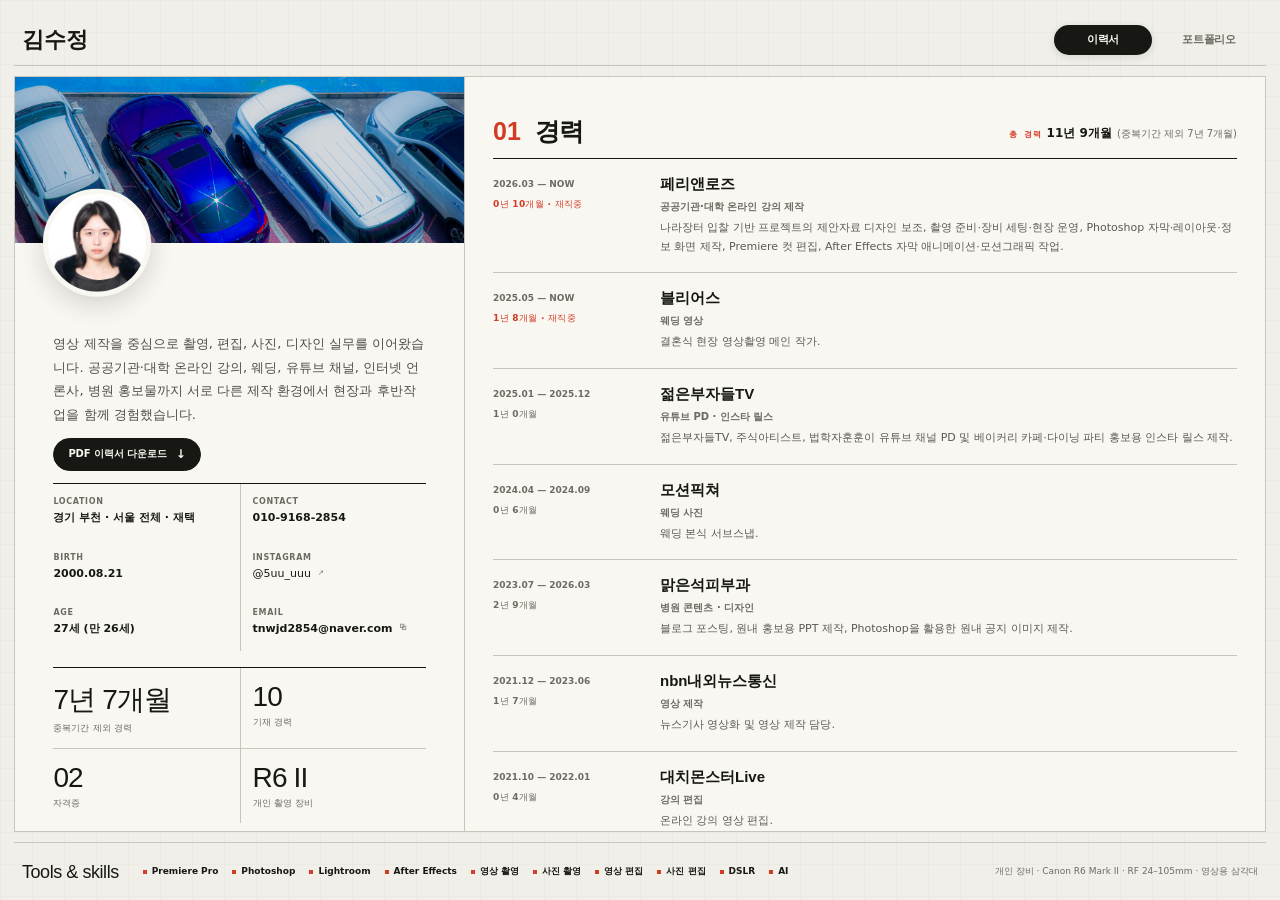
==== commit 916f5f51: "Configure portfolio social share preview image" ====
--- a/index.html
+++ b/index.html
@@ -6,6 +6,17 @@
   <meta name="theme-color" content="#f1efe9">
   <meta name="description" content="김수정 — 콘텐츠 기획, 영상 제작, 사진, 디자인, AI·바이브코딩 포트폴리오">
   <title>김수정 — Portfolio</title>
+  <link rel="canonical" href="https://ksjportfolio.com/">
+  <meta property="og:type" content="website">
+  <meta property="og:url" content="https://ksjportfolio.com/">
+  <meta property="og:title" content="김수정 — Portfolio">
+  <meta property="og:description" content="콘텐츠 기획, 영상 제작, 사진, 디자인, AI·바이브코딩 포트폴리오">
+  <meta property="og:image" content="https://ksjportfolio.com/assets/portfolio-share.jpg">
+  <meta property="og:image:alt" content="김수정 이력서·포트폴리오">
+  <meta name="twitter:card" content="summary_large_image">
+  <meta name="twitter:title" content="김수정 — Portfolio">
+  <meta name="twitter:description" content="콘텐츠 기획, 영상 제작, 사진, 디자인, AI·바이브코딩 포트폴리오">
+  <meta name="twitter:image" content="https://ksjportfolio.com/assets/portfolio-share.jpg">
   <link rel="icon" href="./assets/favicon.svg" type="image/svg+xml">
   <link rel="stylesheet" href="./site-v2.css?v=20260811u">
   <link rel="stylesheet" href="./mode-tabs.css?v=20260811u">
--- a/mode-tabs.css
+++ b/mode-tabs.css
@@ -12,7 +12,7 @@
 .work-row{min-height:42px}
 .index-preview{min-height:0;margin-top:10px}
 
-.resume-home{gap:0;border-block:1px solid var(--line);background:rgba(248,247,242,.96);overflow:hidden}
+.resume-home{gap:0;border:1px solid var(--line);box-sizing:border-box;background:rgba(248,247,242,.96);overflow:hidden}
 .resume-profile,.resume-career{border:0;border-radius:0;background:transparent}
 .resume-profile{border-right:1px solid var(--line);overflow-x:hidden;overflow-y:auto;overscroll-behavior:contain;scrollbar-gutter:stable;scrollbar-width:thin}
 .resume-profile-bottom{margin-top:24px}
--- a/layout-cleanup.css
+++ b/layout-cleanup.css
@@ -51,48 +51,71 @@
 /* Removed hero microcopy should not leave artificial vertical space. */
 .hero-copy{margin:auto 0}
 
-/* Portfolio work index: compact 2 x 3 grid so the preview gets real vertical room. */
+/* Portfolio motto: fixed four-line composition without enlarging the type. */
+body[data-view="portfolio"] .hero-motto{
+  font-size:clamp(28px,3.4vw,48px);
+}
+body[data-view="portfolio"] .hero-motto>.motto-line,
+body[data-view="portfolio"] .hero-motto>.motto-phrase{
+  display:block;
+  white-space:nowrap;
+}
+
+/* Portfolio work index: compact 2 x 3 grid + a real 16:9 preview. */
 body[data-view="portfolio"] .index-pane{
-  grid-template-rows:auto auto minmax(0,1fr);
+  grid-template-rows:auto auto auto;
+  align-content:start;
+  padding:14px 16px 16px;
+  overflow:auto;
+}
+body[data-view="portfolio"] .index-heading{
+  padding:0 3px 8px;
 }
 body[data-view="portfolio"] .work-menu{
   display:grid;
   grid-template-columns:repeat(2,minmax(0,1fr));
-  grid-template-rows:repeat(3,72px);
+  grid-template-rows:repeat(3,54px);
   border-top:1px solid var(--ink);
   border-bottom:1px solid var(--line);
 }
 body[data-view="portfolio"] .work-row{
   width:100%;
-  height:72px;
-  min-height:72px;
-  grid-template-columns:30px minmax(132px,.68fr) minmax(0,1fr) 24px;
-  gap:10px;
-  padding:0 12px;
+  height:54px;
+  min-height:54px;
+  grid-template-columns:28px minmax(126px,.68fr) minmax(0,1fr) 22px;
+  gap:9px;
+  padding:0 10px;
   border-bottom:1px solid var(--line);
 }
 body[data-view="portfolio"] .work-row:nth-child(odd){border-right:1px solid var(--line)}
 body[data-view="portfolio"] .work-row:nth-child(5),
 body[data-view="portfolio"] .work-row:nth-child(6){border-bottom:0}
 body[data-view="portfolio"] .work-row:hover,
-body[data-view="portfolio"] .work-row.active{padding-left:16px}
+body[data-view="portfolio"] .work-row.active{padding-left:14px}
 body[data-view="portfolio"] .work-title{
-  font-size:clamp(18px,1.55vw,25px);
+  font-size:clamp(17px,1.42vw,23px);
   white-space:nowrap;
 }
 body[data-view="portfolio"] .work-desc{
-  font-size:9px;
-  line-height:1.35;
+  font-size:8.5px;
+  line-height:1.3;
   min-width:0;
 }
 body[data-view="portfolio"] .index-preview{
+  position:relative;
+  width:100%;
+  aspect-ratio:16/9;
+  height:auto;
   min-height:0;
-  margin-top:12px;
+  margin-top:9px;
+  align-self:start;
+  justify-self:stretch;
   background:#151513;
-  display:grid;
-  place-items:center;
+  overflow:hidden;
 }
 body[data-view="portfolio"] .index-preview img{
+  position:absolute;
+  inset:0;
   width:100%;
   height:100%;
   object-fit:contain;
@@ -101,11 +124,15 @@
 }
 
 @media(max-width:1100px){
+  body[data-view="portfolio"] .work-menu{grid-template-rows:repeat(3,50px)}
   body[data-view="portfolio"] .work-row{
-    grid-template-columns:26px minmax(120px,.8fr) minmax(0,1fr) 20px;
-    gap:8px;
-    padding-inline:9px;
-  }
+    height:50px;
+    min-height:50px;
+    grid-template-columns:24px minmax(112px,.8fr) minmax(0,1fr) 18px;
+    gap:7px;
+    padding-inline:8px;
+  }
+  body[data-view="portfolio"] .work-title{font-size:clamp(16px,1.65vw,21px)}
   body[data-view="portfolio"] .work-desc{font-size:8px}
 }
 
@@ -137,7 +164,7 @@
   }
 
   /* Mobile keeps the easier one-column list and hides the desktop preview. */
-  body[data-view="portfolio"] .index-pane{grid-template-rows:auto auto}
+  body[data-view="portfolio"] .index-pane{grid-template-rows:auto auto;padding:14px 16px 16px}
   body[data-view="portfolio"] .work-menu{
     display:grid;
     grid-template-columns:1fr;
@@ -159,3 +186,77 @@
   body[data-view="portfolio"] .work-row.active{padding-left:12px}
   body[data-view="portfolio"] .index-preview{display:none}
 }
+
+/* Resume-wide tools bottom bar. The original DOM stays in the left pane,
+   but visually belongs to the full resume canvas from the first paint. */
+@media(min-width:901px){
+  body[data-view="resume"] .resume-home{
+    position:relative;
+    padding-bottom:58px;
+  }
+  body[data-view="resume"] .resume-profile{
+    overflow:visible;
+  }
+  body[data-view="resume"] .resume-profile-bottom{
+    position:absolute;
+    left:0;
+    right:0;
+    bottom:0;
+    height:58px;
+    margin:0;
+    z-index:4;
+    background:rgba(248,247,242,.98);
+  }
+  body[data-view="resume"] .resume-skills{
+    height:100%;
+    padding:0 18px;
+    border-top:1px solid var(--ink);
+    display:grid;
+    grid-template-columns:auto minmax(0,1fr) auto;
+    align-items:center;
+    column-gap:24px;
+  }
+  body[data-view="resume"] .resume-skills h3{
+    margin:0;
+    font-family:Georgia,"Times New Roman",serif;
+    font-size:18px;
+    line-height:1;
+    font-weight:500;
+    letter-spacing:-.025em;
+    white-space:nowrap;
+  }
+  body[data-view="resume"] .skill-cloud{
+    min-width:0;
+    display:flex;
+    align-items:center;
+    justify-content:flex-start;
+    flex-wrap:wrap;
+    gap:5px 14px;
+  }
+  body[data-view="resume"] .skill-cloud span{
+    padding:0 0 0 9px;
+    font-size:9px;
+    line-height:1.3;
+    font-weight:750;
+    white-space:nowrap;
+  }
+  body[data-view="resume"] .resume-gear{
+    margin:0;
+    color:var(--muted);
+    font-size:9px;
+    line-height:1.35;
+    text-align:right;
+    white-space:nowrap;
+  }
+}
+
+@media(min-width:901px) and (max-width:1180px){
+  body[data-view="resume"] .resume-skills{column-gap:14px;padding-inline:12px}
+  body[data-view="resume"] .skill-cloud{gap:4px 9px}
+  body[data-view="resume"] .skill-cloud span,
+  body[data-view="resume"] .resume-gear{font-size:8px}
+  body[data-view="resume"] .resume-skills h3{font-size:16px}
+}
+
+/* Boot guard: never expose the stale pre-patch DOM during refresh. */
+html:not(.portfolio-ready) .site{visibility:hidden!important}
